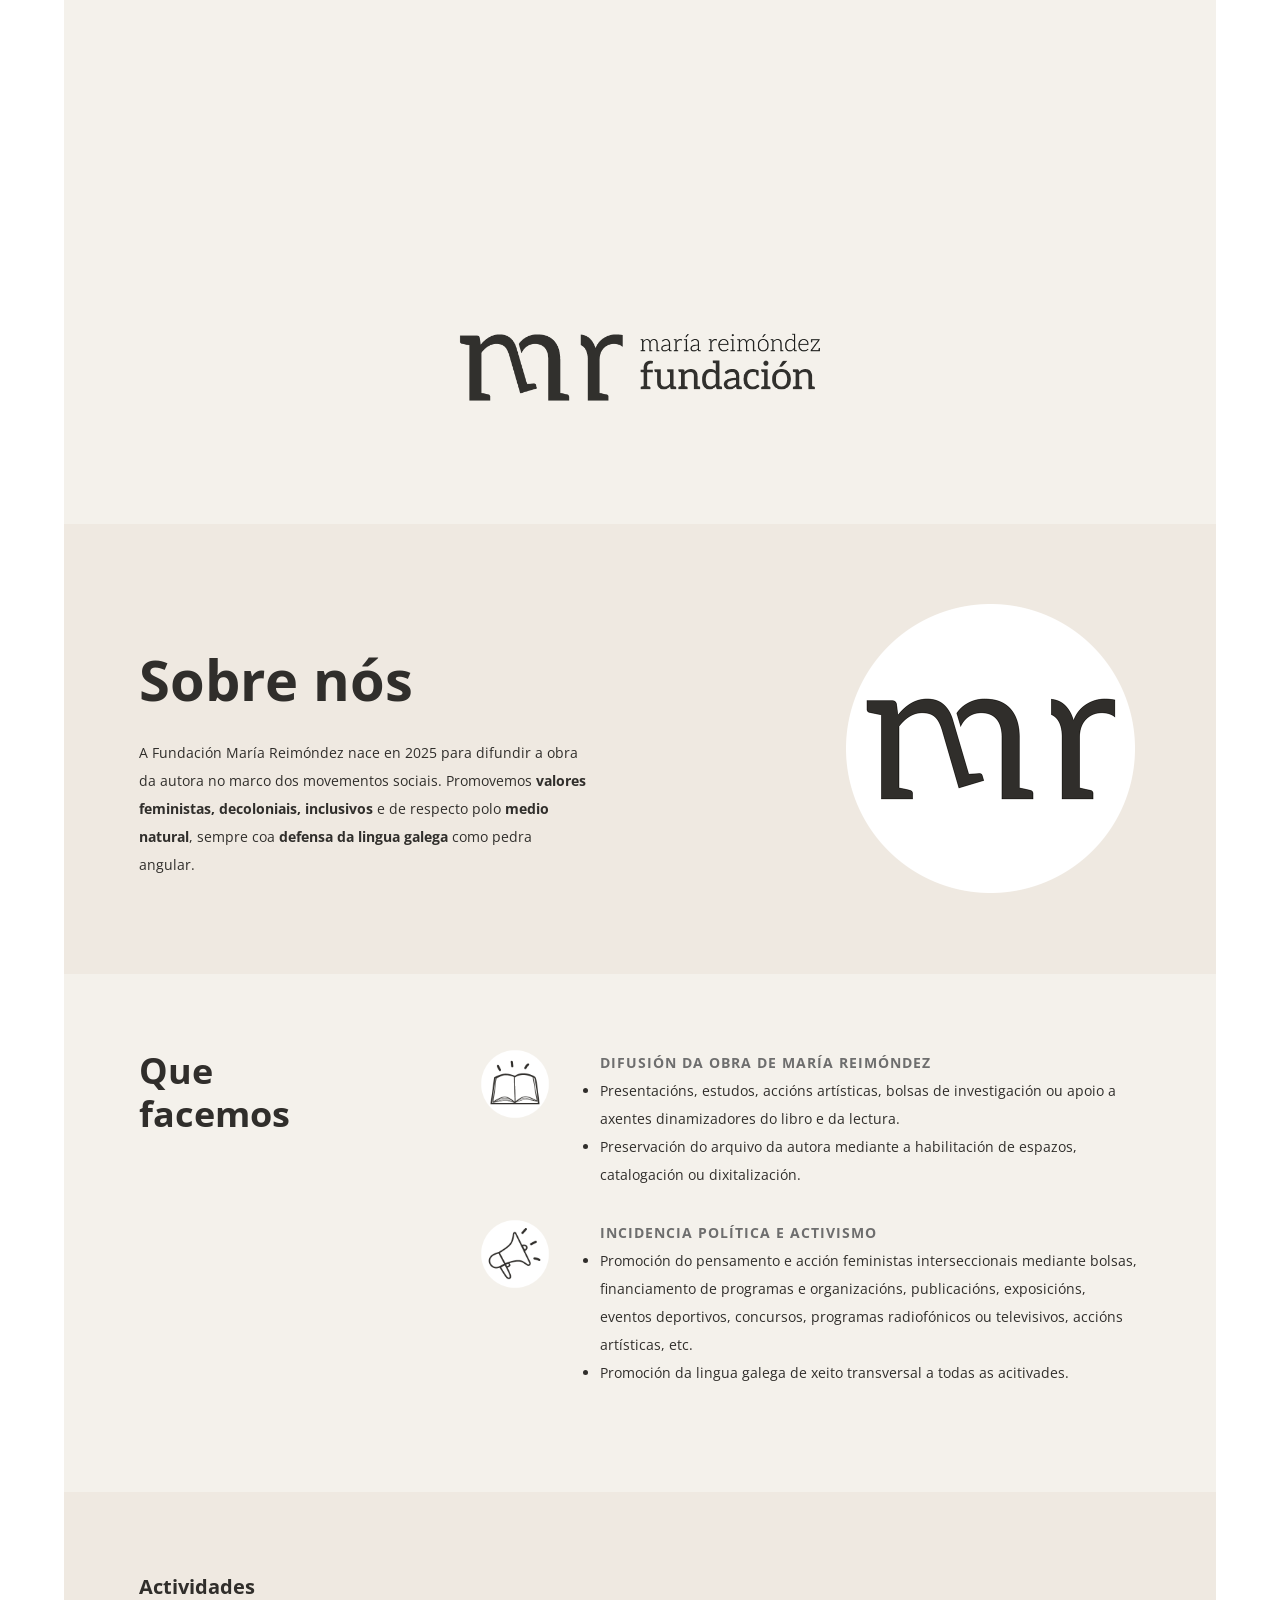
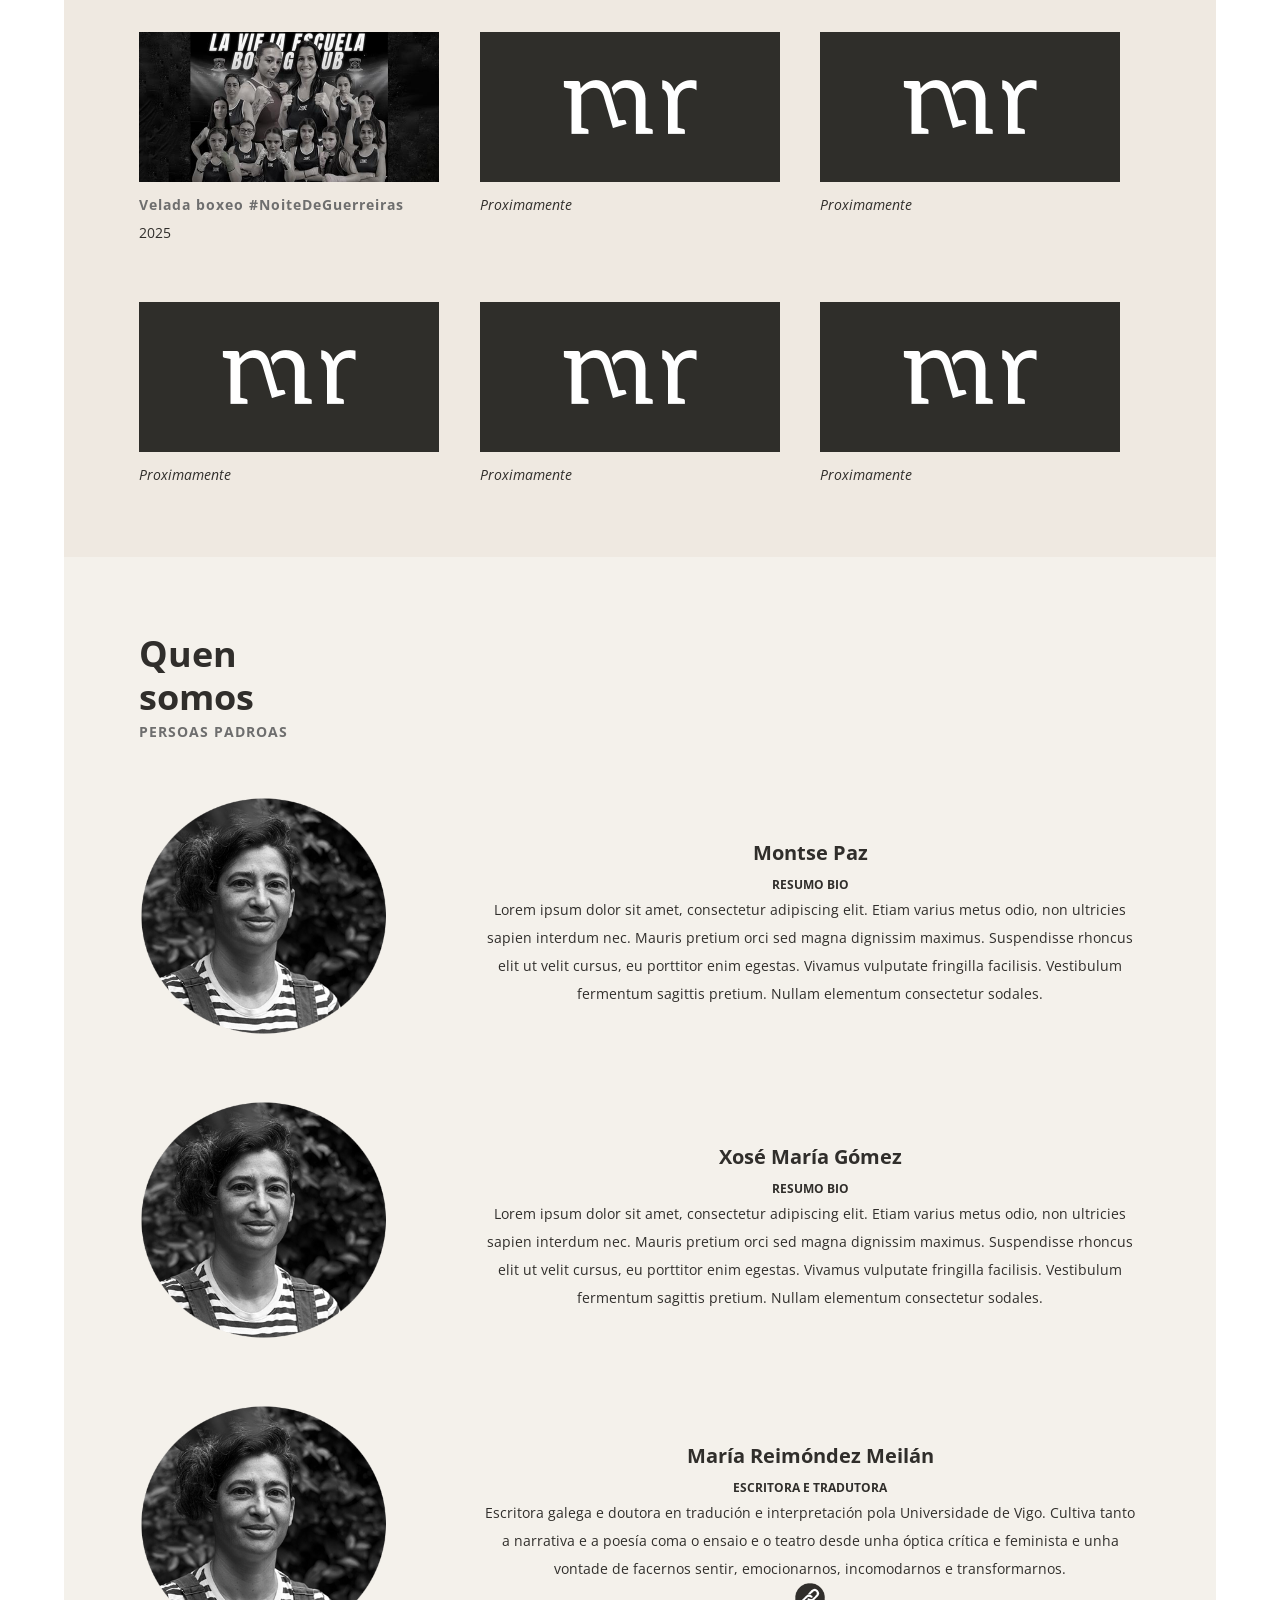
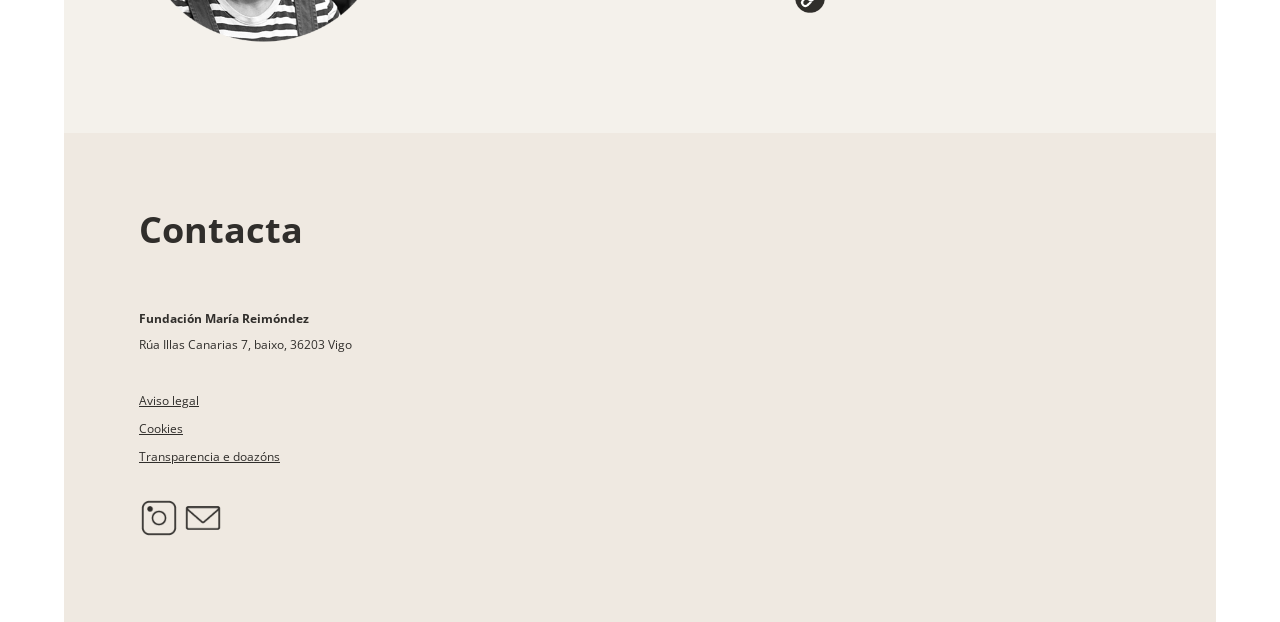
==== index.html @ c97ca11b "Fist commit" ====
<!DOCTYPE html>
<head>
    <meta charset="UTF-8">
    <meta name="viewport" content="width=device-width, initial-scale=1.0">
    <title>Fundación María Reimóndez</title>
    <link rel="stylesheet" href="estilos.css">

     <!--Favicon-->
     <link rel="icon" href="img/favicon.png">

      <!--Código obtido de Google Fonts para implementar a fonte OpenSans na web-->
      <link rel="preconnect" href="https://fonts.googleapis.com">
    <link rel="preconnect" href="https://fonts.gstatic.com" crossorigin>
<link href="https://fonts.googleapis.com/css2?family=Open+Sans:ital,wght@0,300..800;1,300..800&display=swap" rel="stylesheet">

</head>

<body>
    <header>
        <img src="img/FundacionMariaReimondez_Logo.png" alt="Fundación María Reimóndez" width="400px">
    </header>

    <!--Sobre nós-->
    <section class="about">
            <div class="aboutTXT"> 
            <h1>Sobre nós</h1>
            <p>A Fundación María Reimóndez nace en 2025 para difundir a obra da autora no marco dos movementos sociais. Promovemos <b>valores feministas, decoloniais, inclusivos</b> 
                e de respecto polo <b>medio natural</b>, sempre coa <b>defensa da lingua galega</b> como pedra angular.</p>
            </div>
                <img src="img/LogoMR.png" alt="Icona Fundación María Reimóndez" height="300px">
    </section>

    <!--Que facemos-->
       <section class="facemos">
            <div class="facemosESQ">
             <h2>Que</h2>
             <h2>facemos</h2>
            </div>

            <div class="facemosDTA">
                <div class="facemosBLOQUE">
                    <img src="img/Iconas_Libro.png" height="70px">
                    <div class="facemosTXT">
                        <h4>DIFUSIÓN DA OBRA DE MARÍA REIMÓNDEZ</h4>
                        <ul>
                            <li>Presentacións, estudos, accións artísticas, bolsas de investigación ou apoio a axentes dinamizadores do libro e da lectura.</li>
                            <li>Preservación do arquivo da autora mediante a habilitación de espazos, catalogación ou dixitalización.</li>
                        </ul>
                    </div>
                </div>

                    <div class="facemosBLOQUE">
                        <img src="img/Iconas_Megáfono.png" height="70px">
                        <div class="facemosTXT">
                            <h4>INCIDENCIA POLÍTICA E ACTIVISMO</h4>
                            <ul>
                                <li>Promoción do pensamento e acción feministas interseccionais mediante bolsas, financiamento de programas e organizacións, publicacións, exposicións, 
                                    eventos deportivos, concursos, programas radiofónicos ou televisivos, accións artísticas, etc.</li>
                                <li>Promoción da lingua galega de xeito transversal a todas as acitivades.</li>
                            </ul>
                        </div>
                    </div>
            </div>   
    </section>

    <!--Actividades-->
    <section class="actividades">
        <h3>Actividades</h3>
        <div class="gridActividades"> 
        
          <!--Actividade 1-->
          <div class="actividade1">
          <img src="img/Actividade_VeladaBoxeo.jpg" height="150px">
          <h4>Velada boxeo #NoiteDeGuerreiras</h4>
          <p>2025</p>
          </div>

          <!--Actividade 2-->
          <div class="actividade2">
          <img src="img/Actividades_Proximamente.jpg" height="150px">
          <p><i>Proximamente</i></p>
          <br>
          <p></p>
          </div>

            <!--Actividade 3-->
            <div class="actividade3">
          <img src="img/Actividades_Proximamente.jpg" height="150px">
           <p><i>Proximamente</i></p>
          <br>
          <p></p>
          </div>

            <!--Actividade 4-->
            <div class="actividade4">
          <img src="img/Actividades_Proximamente.jpg" height="150px">
           <p><i>Proximamente</i></p>
          <br>
          <p></p>
          </div>

            <!--Actividade 5-->
            <div class="actividade5">
          <img src="img/Actividades_Proximamente.jpg" height="150px">
           <p><i>Proximamente</i></p>
          <br>
          <p></p>
          </div>

            <!--Actividade 6-->
            <div class="actividade6">
          <img src="img/Actividades_Proximamente.jpg" height="150px">
           <p><i>Proximamente</i></p>
          <br>
          <p></p>
          </div>

    </div>
    </section>

    <!--Quen somos-->
    <section class="somos">
        <h2>Quen</h2>
        <h2>somos</h2>
        <h4>PERSOAS PADROAS</h4>

        
         <div class="persoas">
            <div class="somosESQ">
                <img src="img/MariaReimondez.png" height="250px">
            </div>
            
            <div class="somosDTA">
                <h3>Montse Paz</h3>
                <h5>RESUMO BIO</h5>
                <p>Lorem ipsum dolor sit amet, consectetur adipiscing elit. Etiam varius metus odio, non ultricies sapien interdum nec. 
                    Mauris pretium orci sed magna dignissim maximus. Suspendisse rhoncus elit ut velit cursus, eu porttitor enim egestas. 
                    Vivamus vulputate fringilla facilisis. Vestibulum fermentum sagittis pretium. Nullam elementum consectetur sodales. </p>
            </div>
         </div>

         <div class="persoas">
            <div class="somosESQ">
                <img src="img/MariaReimondez.png" height="250px">
            </div>
            
            <div class="somosDTA">
                <h3>Xosé María Gómez</h3>
                <h5>RESUMO BIO</h5>
                <p >Lorem ipsum dolor sit amet, consectetur adipiscing elit. Etiam varius metus odio, non ultricies sapien interdum nec. 
                    Mauris pretium orci sed magna dignissim maximus. Suspendisse rhoncus elit ut velit cursus, eu porttitor enim egestas. 
                    Vivamus vulputate fringilla facilisis. Vestibulum fermentum sagittis pretium. Nullam elementum consectetur sodales. </p>
            </div>
         </div>

         <div class="persoas">
            <div class="somosESQ">
                <img src="img/MariaReimondez.png" height="250px">
            </div>
            
            <div class="somosDTA">
                <h3>María Reimóndez Meilán</h3>
                <h5>ESCRITORA E TRADUTORA</h5>
                <p>Escritora galega e doutora en tradución e interpretación pola Universidade de Vigo. Cultiva tanto a narrativa e a poesía coma 
                    o ensaio e o teatro desde unha óptica crítica e feminista e unha vontade de facernos sentir, emocionarnos, incomodarnos e transformarnos.</p>
                    
                  <a href="https://mariareimondez.com/" target="_blank"><img src="img/Iconas_Link.png" height="30px"></a>
            </div> 
         </div>
         

    </section>

    <!--Pé de páxina-->
    <footer>
        <h2>Contacta</h2>
        <br>
        <br>
        <h5>Fundación María Reimóndez</h5>
        <p><small>Rúa Illas Canarias 7, baixo, 36203 Vigo</small></p>
         <br>
        <p><a href="avisolegal.html" target="_self">Aviso legal</a></p>
        <p><a href="cookies.html" target="_self">Cookies</a></p>
        <p><a href="transparencia.html" target="_self">Transparencia e doazóns</a></p>
        <br>

        <div class="RRSS">
            <a href="https://www.instagram.com/fundacionmariareimondez/" target="_blank"><img src="img/Iconas_IG.png" width="40px"></a>
            <a href="mailto:info@fundacionmariareimondez.gal"> <img src="img/Iconas_Email.png" width="40px"></a>  
        </div>
    </footer>

    

</body>
---- estilos.css ----
* {
    margin: 0;
    padding: 0;
    box-sizing: border-box;
}

/*Estilos para as ligazóns*/
a {
    outline: none;
    text-decoration: underline;
    color: #302e2b;
    font-size: 12px;
    
}

body {
    font-family: "Open Sans", sans-serif;
    color: #302e2b;
    font-size: 14px; 
    line-height: 2;
}



 /*Estilos texto*/
 h1 {
    font-size: 56px;
    line-height: 120px;
   
  }
  h2 {
    font-size: 36px;
    line-height: 1.2;
  }
  h3 {
    font-size: 20px;
    line-height: 2;
  }
  h4 {
    letter-spacing: 1px;
    color: #6e6e6e;
  }
  h5 {}
  h6 {}

  /*Estilos para o bloque da cabeceira*/
  header {
    padding-top: 300px;
    display: flex;
    justify-content: center;
    align-items: center;
    padding-bottom: 90px;
    width: 90%;
    max-width: 1200px;
    margin: 0 auto;
    background-color: #f4f1eb;
    
}

/*Estilos para Sobre nós*/
.about {
    padding: 75px;
    display: flex;  
    flex-direction: row;
    background-color: #efe9e1;
    justify-content: space-between;
    align-items: center;
    width: 90%;
    max-width: 1200px;
    margin: 0 auto;
}

.aboutTXT {
    width: 45%;
}


/*Estilos para Que facemos*/
.facemos {
    padding: 75px;
    display: flex;  
    flex-direction: row;
    background-color: #f4f1eb;
    justify-content: space-between;
    width: 90%;
   max-width: 1200px;
    margin: 0 auto;
}

.facemosESQ {
    width: 34%;
}

.facemosDTA {
    width: 66%;
    display: flex;
    flex-direction: column;
    justify-content: space-between; /*rEVISAR ISTO PARA QUE NOS SE EXPANDA TANTO*/
}

.facemosBLOQUE {
    display: flex;
    flex-direction: fow;
}

.facemosTXT {
     padding-left: 50px;
     padding-bottom: 30px;
}

/*Estilos para Actividades FACER UN GRID*/
.actividades {
    padding-left: 75px;
    padding-right: 75px;
    padding-top: 75px;
    padding-bottom: 30px;
    background-color:  #efe9e1;
    display: flex;  
    flex-direction: column;
    justify-content: space-between;
    width: 90%;
    max-width: 1200px;
    margin: 0 auto;
}

.actividade1 {
  grid-area: actividade1;
  padding-top: 25px;
}

.actividade2 {
  grid-area: actividade2;
  padding-top: 25px;
}

.actividade3 {
  grid-area: actividade3;
  padding-top: 25px;
}

.actividade4 {
  grid-area: actividade4;
   padding-top: 25px;
}

.actividade5 {
  grid-area: actividade5;
   padding-top: 25px;
}

.actividade6 {
  grid-area: actividade6;
   padding-top: 25px;
}
.gridActividades {
  display: grid;
  grid-gap: 20px;
  grid-template-columns: 1fr 1fr 1fr;
  grid-template-rows: 250px 250px;
  grid-template-areas: 
  "actividade1 actividade2 actividade3"
  "actividade4 actividade5 actividade6";
  height: 100%;
}

/*Estilos para Quen somos*/
.somos {
    padding: 75px;
    width: 90%;
    max-width: 1200px;
    margin: 0 auto;
    background-color: #f4f1eb;
}


.persoas {
  padding-top: 45px;
  display: flex;
  flex-direction: row;
  justify-content: space-between;
}

.somosESQ {
    width: 34%;
}

.somosDTA {
    width: 66%;
    display: flex;
    flex-direction: column;
    justify-content: center; 
    text-align: center;
}


/*Estilos para Pé de páxina*/
footer {
    padding: 75px;
    background-color:  #efe9e1;
    width: 90%;
   max-width: 1200px;
    margin: 0 auto;
}
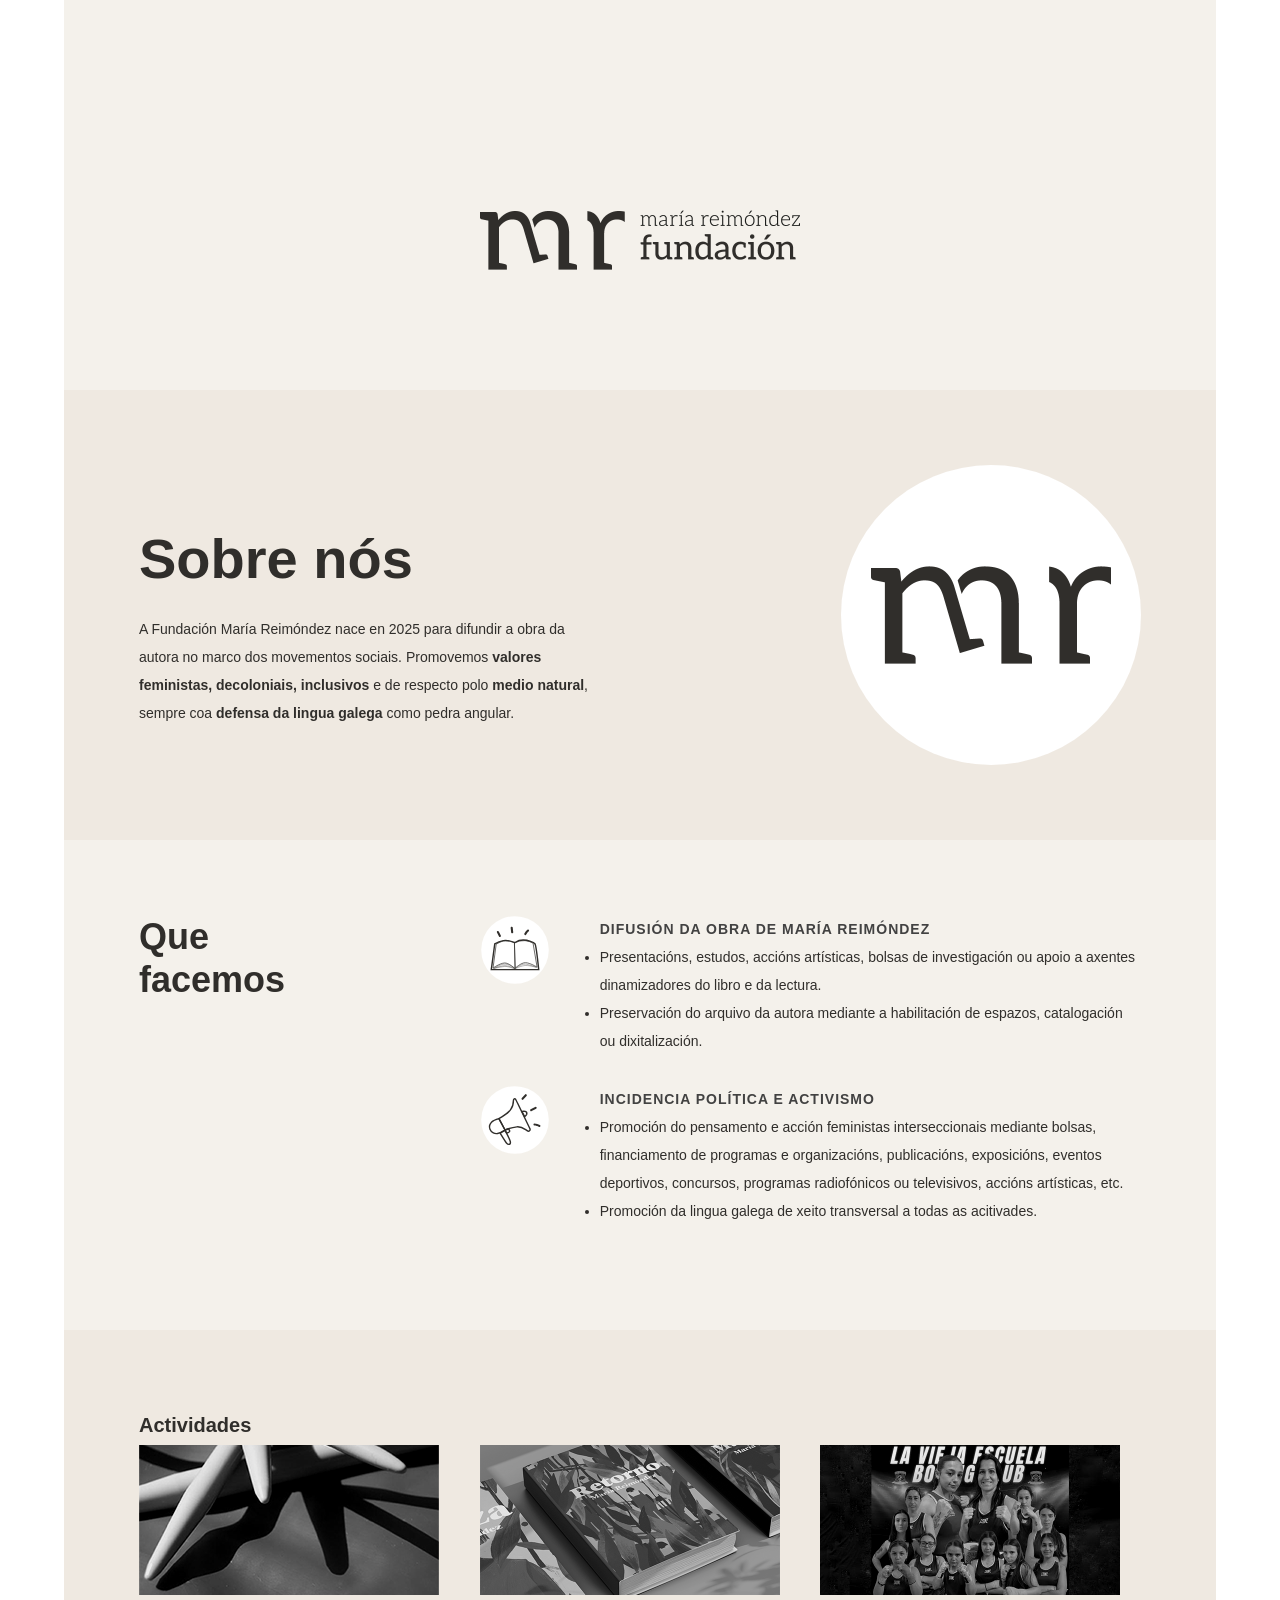
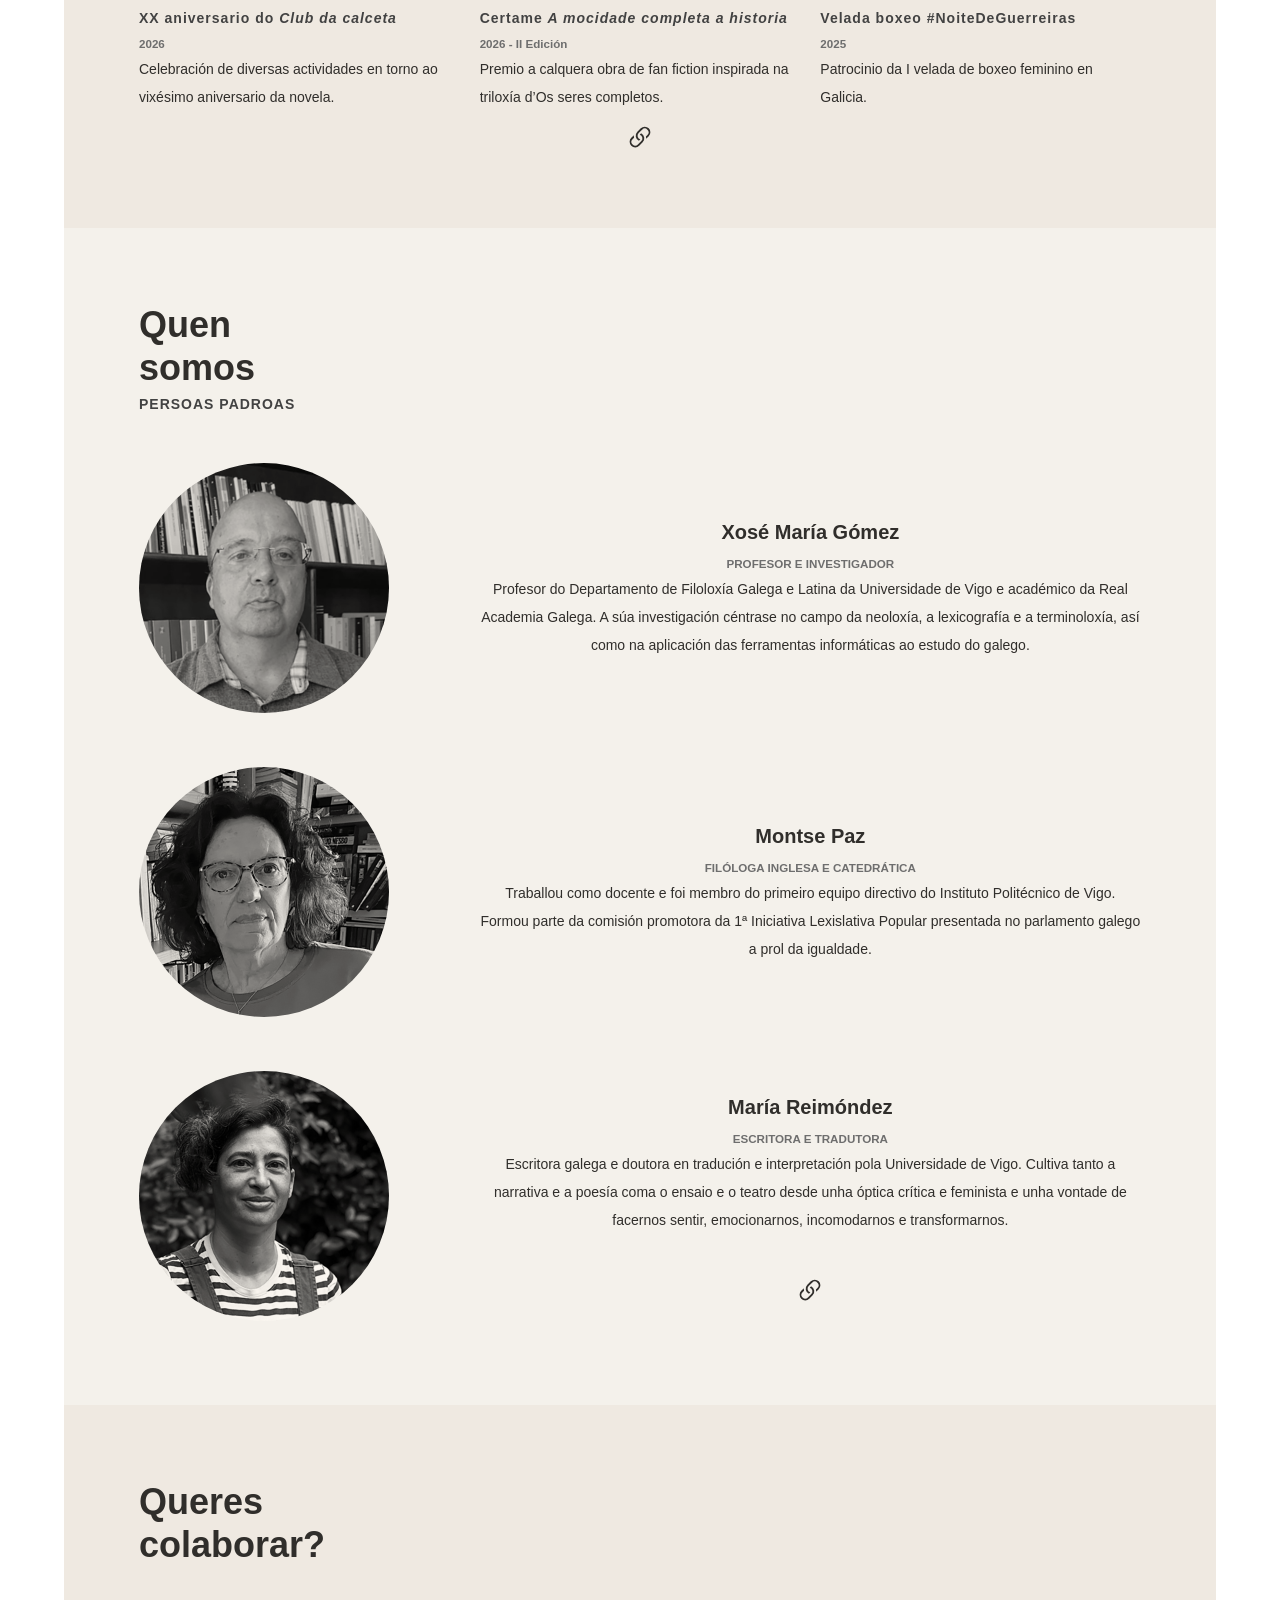
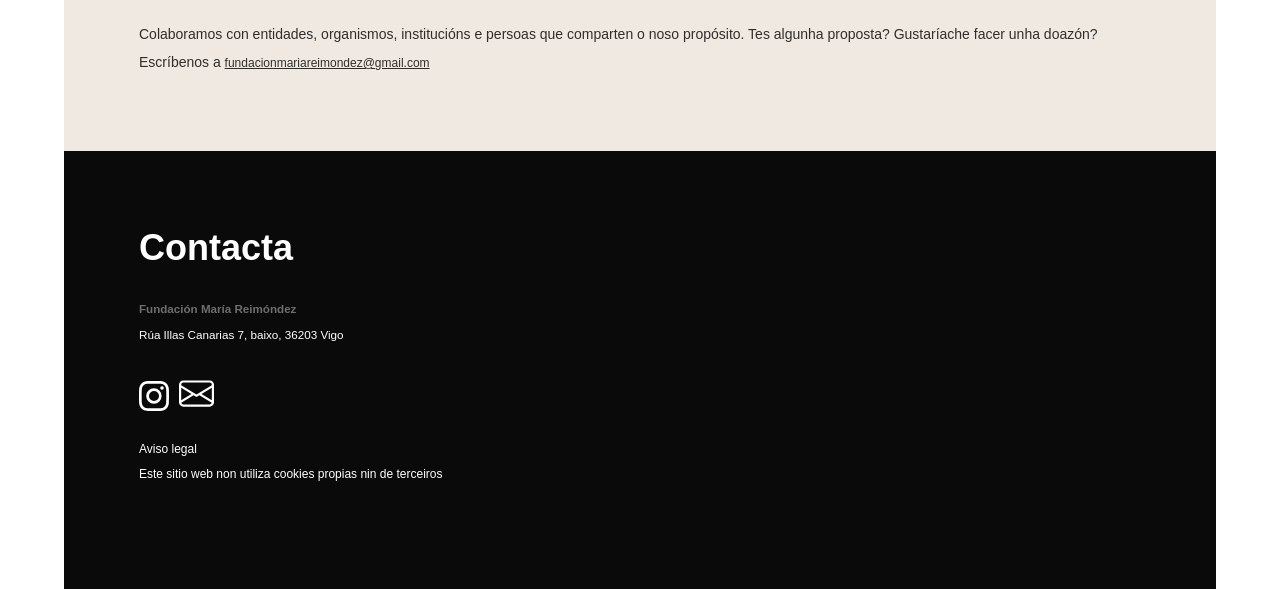
==== commit f48403e6: "Segunda versión landing" ====
--- a/index.html
+++ b/index.html
@@ -1,195 +1,386 @@
-<!DOCTYPE html>
+<!doctype html>
 <head>
-    <meta charset="UTF-8">
-    <meta name="viewport" content="width=device-width, initial-scale=1.0">
-    <title>Fundación María Reimóndez</title>
-    <link rel="stylesheet" href="estilos.css">
-
-     <!--Favicon-->
-     <link rel="icon" href="img/favicon.png">
-
-      <!--Código obtido de Google Fonts para implementar a fonte OpenSans na web-->
-      <link rel="preconnect" href="https://fonts.googleapis.com">
-    <link rel="preconnect" href="https://fonts.gstatic.com" crossorigin>
-<link href="https://fonts.googleapis.com/css2?family=Open+Sans:ital,wght@0,300..800;1,300..800&display=swap" rel="stylesheet">
+  <meta charset="UTF-8" />
+  <meta name="viewport" content="width=device-width, initial-scale=1.0" />
+  <title>Fundación María Reimóndez</title>
+  <link rel="stylesheet" href="estilos.css" />
+
+  <!--Favicon-->
+  <link rel="icon" href="img/favicon.png" />
+
 
 </head>
 
 <body>
-    <header>
-        <img src="img/FundacionMariaReimondez_Logo.png" alt="Fundación María Reimóndez" width="400px">
-    </header>
-
-    <!--Sobre nós-->
-    <section class="about">
-            <div class="aboutTXT"> 
-            <h1>Sobre nós</h1>
-            <p>A Fundación María Reimóndez nace en 2025 para difundir a obra da autora no marco dos movementos sociais. Promovemos <b>valores feministas, decoloniais, inclusivos</b> 
-                e de respecto polo <b>medio natural</b>, sempre coa <b>defensa da lingua galega</b> como pedra angular.</p>
-            </div>
-                <img src="img/LogoMR.png" alt="Icona Fundación María Reimóndez" height="300px">
-    </section>
-
-    <!--Que facemos-->
-       <section class="facemos">
-            <div class="facemosESQ">
-             <h2>Que</h2>
-             <h2>facemos</h2>
-            </div>
-
-            <div class="facemosDTA">
-                <div class="facemosBLOQUE">
-                    <img src="img/Iconas_Libro.png" height="70px">
-                    <div class="facemosTXT">
-                        <h4>DIFUSIÓN DA OBRA DE MARÍA REIMÓNDEZ</h4>
-                        <ul>
-                            <li>Presentacións, estudos, accións artísticas, bolsas de investigación ou apoio a axentes dinamizadores do libro e da lectura.</li>
-                            <li>Preservación do arquivo da autora mediante a habilitación de espazos, catalogación ou dixitalización.</li>
-                        </ul>
-                    </div>
-                </div>
-
-                    <div class="facemosBLOQUE">
-                        <img src="img/Iconas_Megáfono.png" height="70px">
-                        <div class="facemosTXT">
-                            <h4>INCIDENCIA POLÍTICA E ACTIVISMO</h4>
-                            <ul>
-                                <li>Promoción do pensamento e acción feministas interseccionais mediante bolsas, financiamento de programas e organizacións, publicacións, exposicións, 
-                                    eventos deportivos, concursos, programas radiofónicos ou televisivos, accións artísticas, etc.</li>
-                                <li>Promoción da lingua galega de xeito transversal a todas as acitivades.</li>
-                            </ul>
-                        </div>
-                    </div>
-            </div>   
-    </section>
-
-    <!--Actividades-->
-    <section class="actividades">
-        <h3>Actividades</h3>
-        <div class="gridActividades"> 
+  <header>
+    <img
+      src="img/logos/FundacionMariaReimondez_Logo_RGB_400.png"
+
+      srcset="img/logos/FundacionMariaReimondez_Logo_RGB_400.png 400w,
+     img/logos/FundacionMariaReimondez_Logo_RGB_800.png 800w" 
+      width="400"
+      height="120"
+      class="logo-cabeceira"
+      alt="Fundacion María Reimóndez"
+    />
+  </header>
+
+  <!--Sobre nós-->
+  <section class="about">
+    <div class="aboutTXT">
+      <h1>Sobre nós</h1>
+      <p>
+        A Fundación María Reimóndez nace en 2025 para difundir a obra da autora
+        no marco dos movementos sociais. Promovemos
+        <b>valores feministas, decoloniais, inclusivos</b> e de respecto polo
+        <b>medio natural</b>, sempre coa <b>defensa da lingua galega</b> como
+        pedra angular.
+      </p>
+    </div>
+
+    <img
+      src="img/logos/FundacionMariaReimondez_Mosca_RGB_300.png"
+      width="300"
+      height="300"
+
+      srcset="img/logos/FundacionMariaReimondez_Mosca_RGB_300.png 300w,
+      img/logos/FundacionMariaReimondez_Mosca_RGB_600.png 600w" 
+      class="logo-about"
+      alt="Fundacion María Reimóndez"
+    />
+  </section>
+
+  <!--Que facemos-->
+  <section class="facemos">
+    <div class="facemosESQ">
+      <h2>Que</h2>
+      <h2>facemos</h2>
+    </div>
+
+    <div class="facemosDTA">
+      <div class="facemosBLOQUE">
+        <img src="img/icons/icona_libro.svg" width="70" height="70" />
+
+        <div class="facemosTXT">
+          <h4>DIFUSIÓN DA OBRA DE MARÍA REIMÓNDEZ</h4>
+          <ul>
+            <li>
+              Presentacións, estudos, accións artísticas, bolsas de
+              investigación ou apoio a axentes dinamizadores do libro e da
+              lectura.
+            </li>
+            <li>
+              Preservación do arquivo da autora mediante a habilitación de
+              espazos, catalogación ou dixitalización.
+            </li>
+          </ul>
+        </div>
+      </div>
+
+      <div class="facemosBLOQUE">
+        <img src="img/icons/icona_megafono.svg" width="70" height="70" />
+        <div class="facemosTXT">
+          <h4>INCIDENCIA POLÍTICA E ACTIVISMO</h4>
+          <ul>
+            <li>
+              Promoción do pensamento e acción feministas interseccionais
+              mediante bolsas, financiamento de programas e organizacións,
+              publicacións, exposicións, eventos deportivos, concursos,
+              programas radiofónicos ou televisivos, accións artísticas, etc.
+            </li>
+            <li>
+              Promoción da lingua galega de xeito transversal a todas as
+              acitivades.
+            </li>
+          </ul>
+        </div>
+      </div>
+    </div>
+  </section>
+
+  <!--Actividades-->
+  <section class="actividades">
+    <h3>Actividades</h3>
+
+    <div class="gridActividades">
+      <!--Actividade 1-->
+      <div class="actividade1">
+        <img
+          src="img/actividades/Actividades_OCDC_FotografíaMaría XesúsFariñaBusto_300.png"
+          width="300"
+          height="150"
+          srcset="
+          img/actividades/Actividades_OCDC_FotografíaMaría XesúsFariñaBusto_300.png 300w,
+          img/actividades/Actividades_OCDC_FotografíaMaría XesúsFariñaBusto_600.png 600w,
+          img/actividades/Actividades_OCDC_FotografíaMaría XesúsFariñaBusto_900.png 900w
+          "
+
+                       sizes="
+    (max-width: 600px) 100vw,
+    (max-width: 900px) 50vw,
+    400px 
+  "
+      
+          class="foto-actividade"
+          alt="Fotografía de María Xesús Fariña Busto para a portada de O club da calceta"
+        />
+
+        <h4>XX aniversario do <i>Club da calceta</i></h4>
+        <h5>2026</h5>
+        <p>
+          Celebración de diversas actividades en torno ao vixésimo aniversario
+          da novela.
+        </p>
+      </div>
+
+      <!--1200px / 3 columnas = 400px reales valor do sizes-->
+      <!--Actividade 2-->
+      <div class="actividade2">
+        <img
+          src="img/actividades/Actividade_OsSeresCompletos_300.jpg"
+          width="300"
+          height="150"
+          srcset="
+          img/actividades/Actividade_OsSeresCompletos_300.jpg 300w,
+            img/actividades/Actividade_OsSeresCompletos_600.jpg 600w,
+            img/acitivades/Actividade_OsSeresCompletos_900.jpg  900w
+          "
+    
+                             sizes="
+    (max-width: 600px) 100vw,
+    (max-width: 900px) 50vw,
+    400px 
+  "
+          
+          class="foto-actividade"
+          alt="Portada do libro Retorno"
+        />
+        <h4>Certame <i>A mocidade completa a historia</i></h4>
+        <h5>2026 - II Edición</h5>
+        <p>
+          Premio a calquera obra de fan fiction inspirada na triloxía d’Os seres
+          completos.
+        </p>
+        <a style="display: flex; justify-content: center; margin-top: 1em;"
+          href="https://www.instagram.com/os_seres_completos/ "
+          target="_blank"
+          title="Ir ao Instagram da triloxía"
+          ><svg
+            xmlns="http://www.w3.org/2000/svg"
+            width="30"
+            height="30"
+            fill="currentColor"
+            class="bi bi-link-45deg"
+            viewBox="0 0 16 16"
+          >
+            <path
+              d="M4.715 6.542 3.343 7.914a3 3 0 1 0 4.243 4.243l1.828-1.829A3 3 0 0 0 8.586 5.5L8 6.086a1 1 0 0 0-.154.199 2 2 0 0 1 .861 3.337L6.88 11.45a2 2 0 1 1-2.83-2.83l.793-.792a4 4 0 0 1-.128-1.287z"
+            />
+            <path
+              d="M6.586 4.672A3 3 0 0 0 7.414 9.5l.775-.776a2 2 0 0 1-.896-3.346L9.12 3.55a2 2 0 1 1 2.83 2.83l-.793.792c.112.42.155.855.128 1.287l1.372-1.372a3 3 0 1 0-4.243-4.243z"
+            /></svg
+        ></a>
+      </div>
+
+      <!--Actividade 3-->
+      <div class="actividade3">
+        <img
+          src="img/actividades/Actividade_VeladaBoxeo_300.jpg"
+
+          width="300"
+          height="150"
+          srcset="
+          img/actividades/Actividade_VeladaBoxeo_300.jpg 300w,
+            img/actividades/Actividade_VeladaBoxeo_600.jpg 600w,
+            img/actividades/Actividade_VeladaBoxeo_900.jpg 900w
+          "
+
+                       sizes="
+    (max-width: 600px) 100vw,
+    (max-width: 900px) 50vw,
+    400px 
+  "
+          class="foto-actividade"
+          alt="Portada do libro Retorno"
+        />
+        <h4>Velada boxeo #NoiteDeGuerreiras</h4>
+        <h5>2025</h5>
+        <p>Patrocinio da I velada de boxeo feminino en Galicia.</p>
+      </div>
+
+      <!--Actividade 4-->
+      <!--
+      <div class="actividade4">
+        <img src="img/Actividades_Proximamente.jpg" height="150px" />
+        <p><i>Proximamente</i></p>
+        <br />
+        <p></p>
+      </div>
+    --></div>
+  </section>
+
+  <!--Quen somos-->
+  <section class="somos">
+    <h2>Quen</h2>
+    <h2>somos</h2>
+    <h4>PERSOAS PADROAS</h4>
+
+    <div class="persoas">
+      <div class="somosESQ">
+        <img src="img/XoseMGomez_250.jpg" 
+        srcset="img/XoseMGomez_250.jpg 250w,
+        img/XoseMGomez_500.jpg 500w"
+        height="250"
+        width="250"
+        class="persoa-padroa" 
+        alt="Xosé María Gómez"/>
+      </div>
+
+      <div class="somosDTA">
+        <h3>Xosé María Gómez</h3>
+        <h5>PROFESOR E INVESTIGADOR</h5>
+        <p>
+          Profesor do Departamento de Filoloxía Galega e Latina da Universidade
+          de Vigo e académico da Real Academia Galega. A súa investigación
+          céntrase no campo da neoloxía, a lexicografía e a terminoloxía, así
+          como na aplicación das ferramentas informáticas ao estudo do galego.
+        </p>
+      </div>
+    </div>
+
+    <div class="persoas">
+      <div class="somosESQ">
+        <img src="img/MontsePaz_250.jpg"
+        srcset="img/MontsePaz_250.jpg 250w,
+       img/MontsePaz_500.jpg 500w" 
+        height="250"
+        width="250"
+       class="persoa-padroa"
+       alt="Montse Paz" />
+      </div>
+
+      <div class="somosDTA">
+        <h3>Montse Paz</h3>
+        <h5>FILÓLOGA INGLESA E CATEDRÁTICA</h5>
+        <p>
+          Traballou como docente e foi membro do primeiro equipo directivo do
+          Instituto Politécnico de Vigo. Formou parte da comisión promotora da
+          1ª Iniciativa Lexislativa Popular presentada no parlamento galego a
+          prol da igualdade.
+        </p>
+      </div>
+    </div>
+
+    <div class="persoas">
+      <div class="somosESQ">
+        <img src="img/MariaReimondez_250.jpg" 
+        srcset="img/MariaReimondez_250.jpg 250w,
+        img/MariaReimondez_500.jpg 500w"
+
+         height="250"
+        width="250"
         
-          <!--Actividade 1-->
-          <div class="actividade1">
-          <img src="img/Actividade_VeladaBoxeo.jpg" height="150px">
-          <h4>Velada boxeo #NoiteDeGuerreiras</h4>
-          <p>2025</p>
-          </div>
-
-          <!--Actividade 2-->
-          <div class="actividade2">
-          <img src="img/Actividades_Proximamente.jpg" height="150px">
-          <p><i>Proximamente</i></p>
-          <br>
-          <p></p>
-          </div>
-
-            <!--Actividade 3-->
-            <div class="actividade3">
-          <img src="img/Actividades_Proximamente.jpg" height="150px">
-           <p><i>Proximamente</i></p>
-          <br>
-          <p></p>
-          </div>
-
-            <!--Actividade 4-->
-            <div class="actividade4">
-          <img src="img/Actividades_Proximamente.jpg" height="150px">
-           <p><i>Proximamente</i></p>
-          <br>
-          <p></p>
-          </div>
-
-            <!--Actividade 5-->
-            <div class="actividade5">
-          <img src="img/Actividades_Proximamente.jpg" height="150px">
-           <p><i>Proximamente</i></p>
-          <br>
-          <p></p>
-          </div>
-
-            <!--Actividade 6-->
-            <div class="actividade6">
-          <img src="img/Actividades_Proximamente.jpg" height="150px">
-           <p><i>Proximamente</i></p>
-          <br>
-          <p></p>
-          </div>
-
-    </div>
-    </section>
-
-    <!--Quen somos-->
-    <section class="somos">
-        <h2>Quen</h2>
-        <h2>somos</h2>
-        <h4>PERSOAS PADROAS</h4>
-
-        
-         <div class="persoas">
-            <div class="somosESQ">
-                <img src="img/MariaReimondez.png" height="250px">
-            </div>
-            
-            <div class="somosDTA">
-                <h3>Montse Paz</h3>
-                <h5>RESUMO BIO</h5>
-                <p>Lorem ipsum dolor sit amet, consectetur adipiscing elit. Etiam varius metus odio, non ultricies sapien interdum nec. 
-                    Mauris pretium orci sed magna dignissim maximus. Suspendisse rhoncus elit ut velit cursus, eu porttitor enim egestas. 
-                    Vivamus vulputate fringilla facilisis. Vestibulum fermentum sagittis pretium. Nullam elementum consectetur sodales. </p>
-            </div>
-         </div>
-
-         <div class="persoas">
-            <div class="somosESQ">
-                <img src="img/MariaReimondez.png" height="250px">
-            </div>
-            
-            <div class="somosDTA">
-                <h3>Xosé María Gómez</h3>
-                <h5>RESUMO BIO</h5>
-                <p >Lorem ipsum dolor sit amet, consectetur adipiscing elit. Etiam varius metus odio, non ultricies sapien interdum nec. 
-                    Mauris pretium orci sed magna dignissim maximus. Suspendisse rhoncus elit ut velit cursus, eu porttitor enim egestas. 
-                    Vivamus vulputate fringilla facilisis. Vestibulum fermentum sagittis pretium. Nullam elementum consectetur sodales. </p>
-            </div>
-         </div>
-
-         <div class="persoas">
-            <div class="somosESQ">
-                <img src="img/MariaReimondez.png" height="250px">
-            </div>
-            
-            <div class="somosDTA">
-                <h3>María Reimóndez Meilán</h3>
-                <h5>ESCRITORA E TRADUTORA</h5>
-                <p>Escritora galega e doutora en tradución e interpretación pola Universidade de Vigo. Cultiva tanto a narrativa e a poesía coma 
-                    o ensaio e o teatro desde unha óptica crítica e feminista e unha vontade de facernos sentir, emocionarnos, incomodarnos e transformarnos.</p>
-                    
-                  <a href="https://mariareimondez.com/" target="_blank"><img src="img/Iconas_Link.png" height="30px"></a>
-            </div> 
-         </div>
-         
-
-    </section>
-
-    <!--Pé de páxina-->
-    <footer>
-        <h2>Contacta</h2>
-        <br>
-        <br>
-        <h5>Fundación María Reimóndez</h5>
-        <p><small>Rúa Illas Canarias 7, baixo, 36203 Vigo</small></p>
-         <br>
-        <p><a href="avisolegal.html" target="_self">Aviso legal</a></p>
-        <p><a href="cookies.html" target="_self">Cookies</a></p>
-        <p><a href="transparencia.html" target="_self">Transparencia e doazóns</a></p>
-        <br>
-
-        <div class="RRSS">
-            <a href="https://www.instagram.com/fundacionmariareimondez/" target="_blank"><img src="img/Iconas_IG.png" width="40px"></a>
-            <a href="mailto:info@fundacionmariareimondez.gal"> <img src="img/Iconas_Email.png" width="40px"></a>  
-        </div>
-    </footer>
-
-    
-
-</body>+        class="persoa-padroa"
+        alt="María Reimóndez" />
+      </div>
+
+      <div class="somosDTA">
+        <h3>María Reimóndez</h3>
+        <h5>ESCRITORA E TRADUTORA</h5>
+        <p>
+          Escritora galega e doutora en tradución e interpretación pola
+          Universidade de Vigo. Cultiva tanto a narrativa e a poesía coma o
+          ensaio e o teatro desde unha óptica crítica e feminista e unha vontade
+          de facernos sentir, emocionarnos, incomodarnos e transformarnos.
+        </p>
+        <br />
+
+        <a
+          href="https://mariareimondez.com/"
+          target="_blank"
+          title="Ir á páxina web de María Reimóndez"
+          ><svg
+            xmlns="http://www.w3.org/2000/svg"
+            width="30"
+            height="30"
+            fill="currentColor"
+            class="bi bi-link-45deg"
+            viewBox="0 0 16 16"
+          >
+            <path
+              d="M4.715 6.542 3.343 7.914a3 3 0 1 0 4.243 4.243l1.828-1.829A3 3 0 0 0 8.586 5.5L8 6.086a1 1 0 0 0-.154.199 2 2 0 0 1 .861 3.337L6.88 11.45a2 2 0 1 1-2.83-2.83l.793-.792a4 4 0 0 1-.128-1.287z"
+            />
+            <path
+              d="M6.586 4.672A3 3 0 0 0 7.414 9.5l.775-.776a2 2 0 0 1-.896-3.346L9.12 3.55a2 2 0 1 1 2.83 2.83l-.793.792c.112.42.155.855.128 1.287l1.372-1.372a3 3 0 1 0-4.243-4.243z"
+            /></svg
+        ></a>
+      </div>
+    </div>
+  </section>
+
+  <!--Colabora-->
+  <section class="colabora">
+    <h2>Queres</h2>
+    <h2>colaborar?</h2>
+    <h2  class="titulos-aviso-legal "></h2>
+
+    <p>
+      Colaboramos con entidades, organismos, institucións e persoas que
+      comparten o noso propósito. Tes algunha proposta? Gustaríache facer
+      unha doazón? Escríbenos a
+      <a href="mailto:fundacionmariareimondez@gmail.com"
+        >fundacionmariareimondez@gmail.com</a
+      >
+    </p>
+  
+   
+  </section>
+
+  <!--Pé de páxina-->
+  <footer>
+    <h2>Contacta</h2>
+    <br />
+    <h5>Fundación María Reimóndez</h5>
+    <p><small>Rúa Illas Canarias 7, baixo, 36203 Vigo</small></p>
+
+    <br />
+
+    <div class="RRSS">
+      <a
+        href="https://www.instagram.com/fundacionmariareimondez/"
+        target="_blank"
+        title="Ir ao Instagram da Fundación"
+      >
+        <svg
+          xmlns="http://www.w3.org/2000/svg"
+          width="30"
+          height="30"
+          fill="white"
+          class="bi bi-instagram"
+          viewBox="0 0 16 16"
+        >
+          <path
+            d="M8 0C5.829 0 5.556.01 4.703.048 3.85.088 3.269.222 2.76.42a3.9 3.9 0 0 0-1.417.923A3.9 3.9 0 0 0 .42 2.76C.222 3.268.087 3.85.048 4.7.01 5.555 0 5.827 0 8.001c0 2.172.01 2.444.048 3.297.04.852.174 1.433.372 1.942.205.526.478.972.923 1.417.444.445.89.719 1.416.923.51.198 1.09.333 1.942.372C5.555 15.99 5.827 16 8 16s2.444-.01 3.298-.048c.851-.04 1.434-.174 1.943-.372a3.9 3.9 0 0 0 1.416-.923c.445-.445.718-.891.923-1.417.197-.509.332-1.09.372-1.942C15.99 10.445 16 10.173 16 8s-.01-2.445-.048-3.299c-.04-.851-.175-1.433-.372-1.941a3.9 3.9 0 0 0-.923-1.417A3.9 3.9 0 0 0 13.24.42c-.51-.198-1.092-.333-1.943-.372C10.443.01 10.172 0 7.998 0zm-.717 1.442h.718c2.136 0 2.389.007 3.232.046.78.035 1.204.166 1.486.275.373.145.64.319.92.599s.453.546.598.92c.11.281.24.705.275 1.485.039.843.047 1.096.047 3.231s-.008 2.389-.047 3.232c-.035.78-.166 1.203-.275 1.485a2.5 2.5 0 0 1-.599.919c-.28.28-.546.453-.92.598-.28.11-.704.24-1.485.276-.843.038-1.096.047-3.232.047s-2.39-.009-3.233-.047c-.78-.036-1.203-.166-1.485-.276a2.5 2.5 0 0 1-.92-.598 2.5 2.5 0 0 1-.6-.92c-.109-.281-.24-.705-.275-1.485-.038-.843-.046-1.096-.046-3.233s.008-2.388.046-3.231c.036-.78.166-1.204.276-1.486.145-.373.319-.64.599-.92s.546-.453.92-.598c.282-.11.705-.24 1.485-.276.738-.034 1.024-.044 2.515-.045zm4.988 1.328a.96.96 0 1 0 0 1.92.96.96 0 0 0 0-1.92m-4.27 1.122a4.109 4.109 0 1 0 0 8.217 4.109 4.109 0 0 0 0-8.217m0 1.441a2.667 2.667 0 1 1 0 5.334 2.667 2.667 0 0 1 0-5.334"
+          /></svg
+      ></a>
+      <a href="mailto:fundacionmariareimondez@gmail.com" title="Enviar email">
+        <svg
+          xmlns="http://www.w3.org/2000/svg"
+          width="35"
+          height="35"
+          fill="white"
+          class="bi bi-envelope"
+          viewBox="0 0 16 16"
+        >
+          <path
+            d="M0 4a2 2 0 0 1 2-2h12a2 2 0 0 1 2 2v8a2 2 0 0 1-2 2H2a2 2 0 0 1-2-2zm2-1a1 1 0 0 0-1 1v.217l7 4.2 7-4.2V4a1 1 0 0 0-1-1zm13 2.383-4.708 2.825L15 11.105zm-.034 6.876-5.64-3.471L8 9.583l-1.326-.795-5.64 3.47A1 1 0 0 0 2 13h12a1 1 0 0 0 .966-.741M1 11.105l4.708-2.897L1 5.383z"
+          /></svg
+      ></a>
+    </div>
+    <p class="titulos-aviso-legal "></p>
+    <p><a href="avisolegal.html" target="_self" style="color: white; text-decoration: none;">Aviso legal</a></p>
+    <p style="font-size: 12px;"> Este sitio web non utiliza cookies propias nin de terceiros </p>
+    <br />
+  </footer>
+</body>
+</html>
--- a/estilos.css
+++ b/estilos.css
@@ -1,177 +1,187 @@
 * {
-    margin: 0;
-    padding: 0;
-    box-sizing: border-box;
+  margin: 0;
+  padding: 0;
+  box-sizing: border-box;
+}
+
+@font-face {
+  font-family: "Open Sans";
+  src: url("fonts/OpenSans-Regular.woff2") format("woff2");
+  font-weight: 400;
+  font-style: normal;
 }
 
 /*Estilos para as ligazóns*/
 a {
-    outline: none;
-    text-decoration: underline;
-    color: #302e2b;
-    font-size: 12px;
-    
+  outline: none;
+  text-decoration: underline;
+  color: #302e2b;
+  font-size: 12px;
 }
 
 body {
-    font-family: "Open Sans", sans-serif;
-    color: #302e2b;
-    font-size: 14px; 
-    line-height: 2;
-}
-
-
-
- /*Estilos texto*/
- h1 {
-    font-size: 56px;
-    line-height: 120px;
-   
-  }
-  h2 {
-    font-size: 36px;
-    line-height: 1.2;
-  }
-  h3 {
-    font-size: 20px;
-    line-height: 2;
-  }
-  h4 {
-    letter-spacing: 1px;
-    color: #6e6e6e;
-  }
-  h5 {}
-  h6 {}
-
-  /*Estilos para o bloque da cabeceira*/
-  header {
-    padding-top: 300px;
-    display: flex;
-    justify-content: center;
-    align-items: center;
-    padding-bottom: 90px;
-    width: 90%;
-    max-width: 1200px;
-    margin: 0 auto;
-    background-color: #f4f1eb;
-    
+  font-family: "Open Sans", sans-serif;
+  color: #302e2b;
+  font-size: 14px;
+  line-height: 2;
+}
+
+/*Estilos texto*/
+h1 {
+  font-size: clamp(32px, 6vw, 56px); /*56px*/
+  line-height: 2;
+}
+h2 {
+  font-size: clamp(24px, 5vw, 36px); /*36px*/
+  line-height: 1.2;
+}
+
+.titulos-aviso-legal {
+  margin-top: 1em;
+  margin-bottom: 0.5em;
+}
+
+h3 {
+  font-size: clamp(16px, 4vw, 20px); /*20px*/
+  line-height: 2;
+}
+
+h4 {
+  letter-spacing: 1px;
+  color: #424242;
+}
+
+h5 {
+  color: #6e6e6e;
+}
+
+/*Estilos para o bloque da cabeceira*/
+header {
+  padding: clamp(80px, 20vh, 200px) 0;
+  display: flex;
+  justify-content: center;
+  align-items: center;
+  padding-bottom: 90px;
+  width: 90%;
+  max-width: 1200px;
+  margin: 0 auto;
+  background-color: #f4f1eb;
+}
+
+.logo-cabeceira {
+  width: 100%;
+  height: auto;
+  max-width: 400px;
 }
 
 /*Estilos para Sobre nós*/
 .about {
-    padding: 75px;
-    display: flex;  
-    flex-direction: row;
-    background-color: #efe9e1;
-    justify-content: space-between;
-    align-items: center;
-    width: 90%;
-    max-width: 1200px;
-    margin: 0 auto;
+  padding: clamp(30px, 6vw, 75px);
+  display: flex;
+  flex-direction: row;
+  background-color: #efe9e1;
+  justify-content: space-between;
+  align-items: center;
+  width: 90%;
+  max-width: 1200px;
+  margin: 0 auto;
 }
 
 .aboutTXT {
-    width: 45%;
-}
-
+  width: 45%;
+}
+
+.logo-about {
+  background-color: white;
+  border-radius: 50%;
+  width: 100%;
+  height: auto;
+  max-width: 300px;
+}
 
 /*Estilos para Que facemos*/
 .facemos {
-    padding: 75px;
-    display: flex;  
-    flex-direction: row;
-    background-color: #f4f1eb;
-    justify-content: space-between;
-    width: 90%;
-   max-width: 1200px;
-    margin: 0 auto;
+  padding: clamp(30px, 6vw, 75px);
+  display: flex;
+  flex-direction: row;
+  background-color: #f4f1eb;
+  justify-content: space-between;
+  width: 90%;
+  max-width: 1200px;
+  margin: 0 auto;
 }
 
 .facemosESQ {
-    width: 34%;
+  width: 34%;
 }
 
 .facemosDTA {
-    width: 66%;
-    display: flex;
-    flex-direction: column;
-    justify-content: space-between; /*rEVISAR ISTO PARA QUE NOS SE EXPANDA TANTO*/
+  width: 66%;
+  display: flex;
+  flex-direction: column;
+  justify-content: space-between; /*rEVISAR ISTO PARA QUE NOS SE EXPANDA TANTO*/
 }
 
 .facemosBLOQUE {
-    display: flex;
-    flex-direction: fow;
+  display: flex;
+  flex-direction: row;
 }
 
 .facemosTXT {
-     padding-left: 50px;
-     padding-bottom: 30px;
-}
-
-/*Estilos para Actividades FACER UN GRID*/
+  padding-left: 50px;
+  padding-bottom: 30px;
+}
+
+/*Estilos para Actividades*/
 .actividades {
-    padding-left: 75px;
-    padding-right: 75px;
-    padding-top: 75px;
-    padding-bottom: 30px;
-    background-color:  #efe9e1;
-    display: flex;  
-    flex-direction: column;
-    justify-content: space-between;
-    width: 90%;
-    max-width: 1200px;
-    margin: 0 auto;
-}
-
-.actividade1 {
-  grid-area: actividade1;
-  padding-top: 25px;
-}
-
-.actividade2 {
-  grid-area: actividade2;
-  padding-top: 25px;
-}
-
-.actividade3 {
-  grid-area: actividade3;
-  padding-top: 25px;
-}
-
-.actividade4 {
-  grid-area: actividade4;
-   padding-top: 25px;
-}
-
-.actividade5 {
-  grid-area: actividade5;
-   padding-top: 25px;
-}
-
-.actividade6 {
-  grid-area: actividade6;
-   padding-top: 25px;
-}
+  padding: clamp(30px, 6vw, 75px);
+  background-color: #efe9e1;
+  display: flex;
+  flex-direction: column;
+  justify-content: space-between;
+  width: 90%;
+  max-width: 1200px;
+  margin: 0 auto;
+}
+
 .gridActividades {
   display: grid;
-  grid-gap: 20px;
-  grid-template-columns: 1fr 1fr 1fr;
-  grid-template-rows: 250px 250px;
-  grid-template-areas: 
-  "actividade1 actividade2 actividade3"
-  "actividade4 actividade5 actividade6";
-  height: 100%;
+  gap: 20px;
+  grid-template-columns: repeat(3, 1fr);
+}
+
+.actividade1,
+.actividade2,
+.actividade3 {
+  overflow: hidden; /*Para que non desborde cando se fai hover na foto*/
+}
+
+.foto-actividade {
+  width: 100%;
+  height: auto;
+  max-width: 300px;
+
+  object-fit: cover;
+
+  filter: grayscale(100%) contrast(105%) brightness(92%);
+
+  transition: all 0.4s ease;
+}
+
+.foto-actividade:hover {
+  filter: grayscale(0%) contrast(100%);
+
+  transform: scale(1.05);
 }
 
 /*Estilos para Quen somos*/
 .somos {
-    padding: 75px;
-    width: 90%;
-    max-width: 1200px;
-    margin: 0 auto;
-    background-color: #f4f1eb;
-}
-
+  padding: clamp(30px, 6vw, 75px);
+  width: 90%;
+  max-width: 1200px;
+  margin: 0 auto;
+  background-color: #f4f1eb;
+}
 
 .persoas {
   padding-top: 45px;
@@ -181,26 +191,155 @@
 }
 
 .somosESQ {
-    width: 34%;
+  width: 34%;
+}
+
+.persoa-padroa {
+  height: 250px;
+  object-fit: cover;
+  border-radius: 50%;
+
+  filter: brightness(95%) sepia(10%);
+
+  transition: all 0.4s ease;
+}
+
+.persoa-padroa:hover {
+  filter: brightness(100%) sepia(20%);
+
+  transform: scale(1.05);
 }
 
 .somosDTA {
-    width: 66%;
-    display: flex;
-    flex-direction: column;
-    justify-content: center; 
-    text-align: center;
-}
-
+  width: 66%;
+  display: flex;
+  flex-direction: column;
+  justify-content: center;
+  text-align: center;
+}
+
+.somosDTA > p {
+  padding-bottom: 1em;
+}
+
+/*Estilos para Colabora*/
+.colabora {
+  padding: clamp(30px, 6vw, 75px);
+  background-color: #efe9e1;
+  display: flex;
+  flex-direction: column;
+  justify-content: space-between;
+  width: 90%;
+  max-width: 1200px;
+  margin: 0 auto;
+}
+
+.linea-punteada {
+  padding-top: 1em;
+  height: 10px;
+  width: 100%;
+
+  background-image: radial-gradient(circle, #302e2b 2px, transparent 2px);
+  background-size: 10px 2px;
+  background-repeat: repeat-x;
+}
 
 /*Estilos para Pé de páxina*/
 footer {
-    padding: 75px;
-    background-color:  #efe9e1;
-    width: 90%;
-   max-width: 1200px;
+  padding: clamp(30px, 6vw, 75px);
+  background-color: #0a0a0a;
+  color: white;
+  width: 90%;
+  max-width: 1200px;
+  margin: 0 auto;
+}
+.RRSS {
+  justify-content: center;
+  align-items: center;
+}
+
+.RRSS a {
+  padding-right: 0.5em;
+}
+
+/*Media queries*/
+@media (max-width: 900px) {
+  .about,
+  .facemos,
+  .persoas {
+    flex-direction: column;
+    gap: 30px;
+  }
+
+  .facemosDTA {
+    width: 100%;
+  }
+
+  .aboutTXT,
+  .somosESQ,
+  .somosDTA {
+    width: 100%;
+    text-align: center;
+  }
+
+  .gridActividades {
+    grid-template-columns: 1fr 1fr;
+    grid-template-areas:
+      "actividade1 actividade2"
+      "actividade3 actividade4";
+  }
+}
+
+@media (max-width: 600px) {
+  body {
+    font-size: 15px;
+    line-height: 1.6;
+  }
+
+  header img {
+    width: 80%;
+  }
+
+  .about {
+    padding: 40px 20px 50px;
+    text-align: left;
+  }
+
+  .icona-about {
+    display: none;
+  }
+
+  .facemos {
+    padding: 40px 20px;
+  }
+
+  .facemosBLOQUE {
+    gap: 30px;
+  }
+
+  .facemosTXT {
+    padding-left: 0;
+  }
+
+  .gridActividades {
+    grid-template-columns: 1fr;
+    grid-template-areas:
+      "actividade1"
+      "actividade2"
+      "actividade3";
+  }
+
+  .persoa-padroa {
+    width: 180px;
+    height: 180px;
     margin: 0 auto;
-}
-
-
-
+  }
+
+  .somosDTA {
+    text-align: center;
+  }
+
+  footer {
+    text-align: center;
+  }
+}
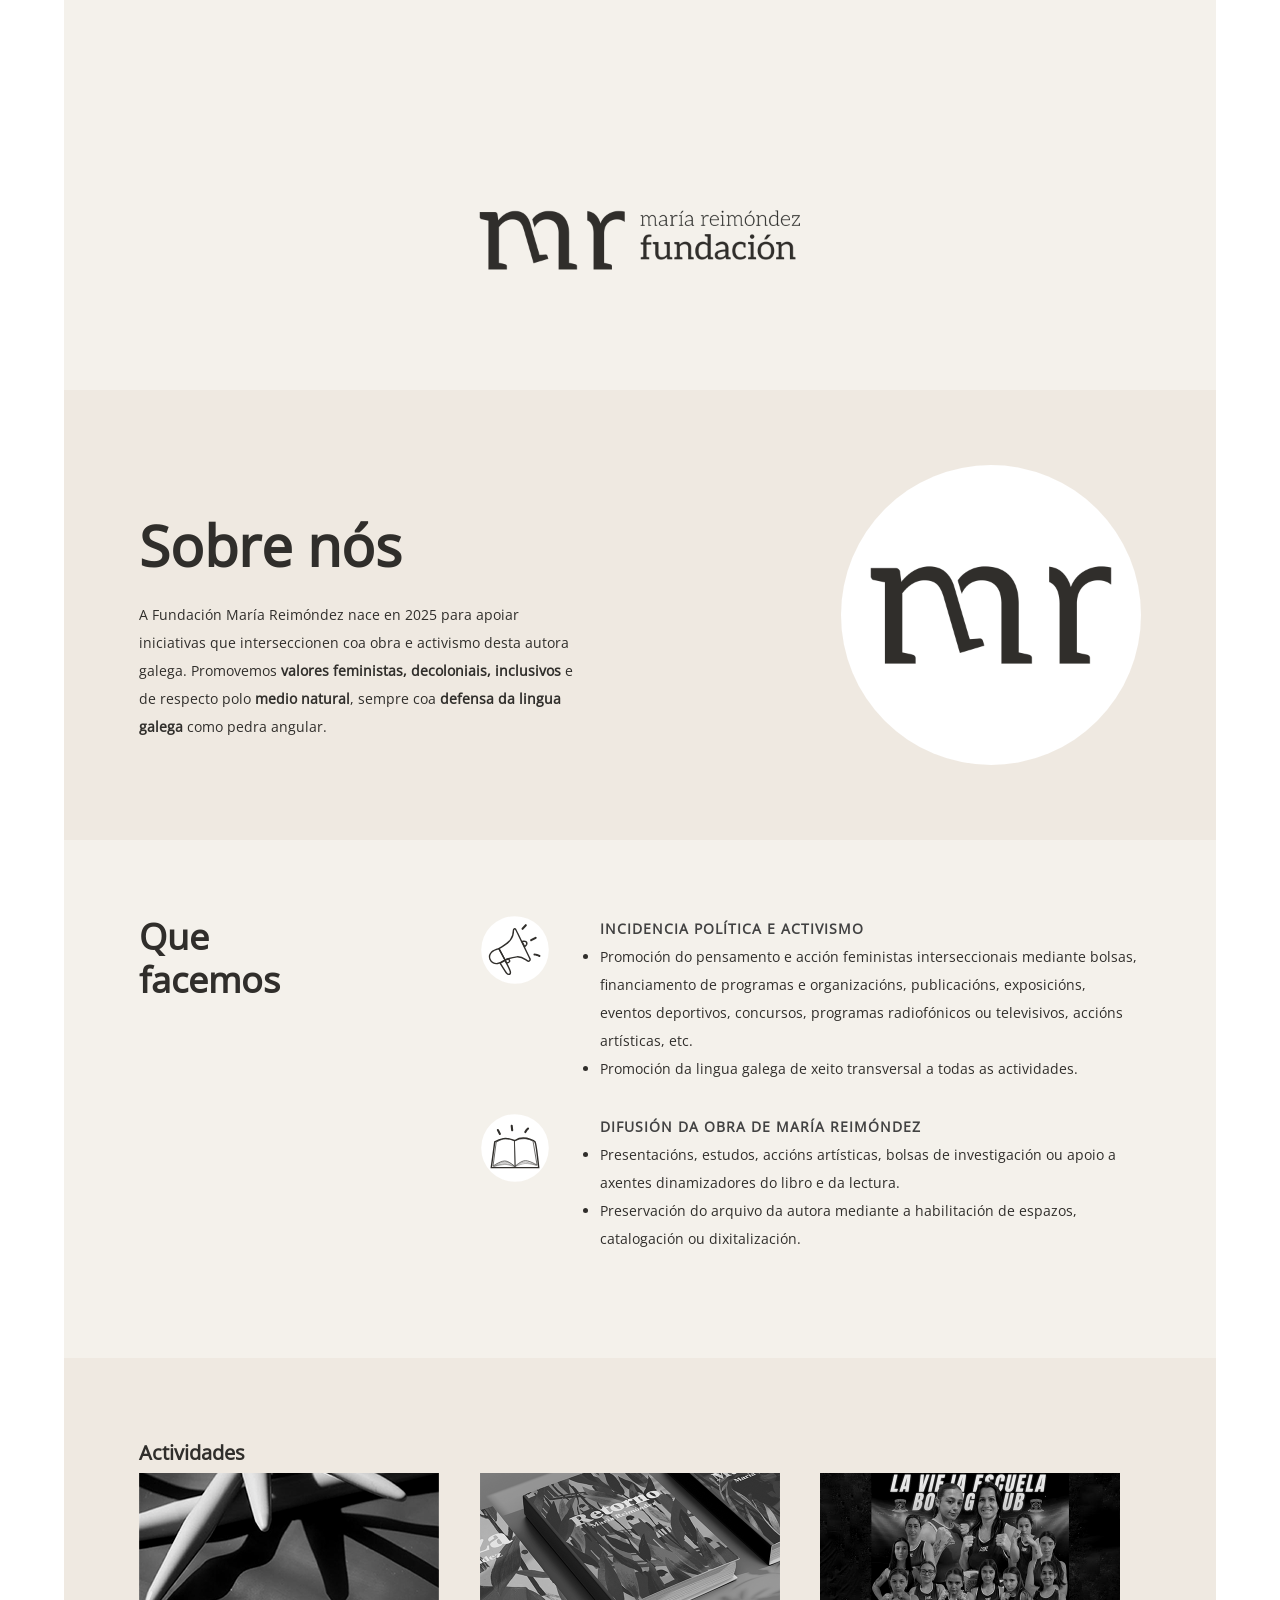
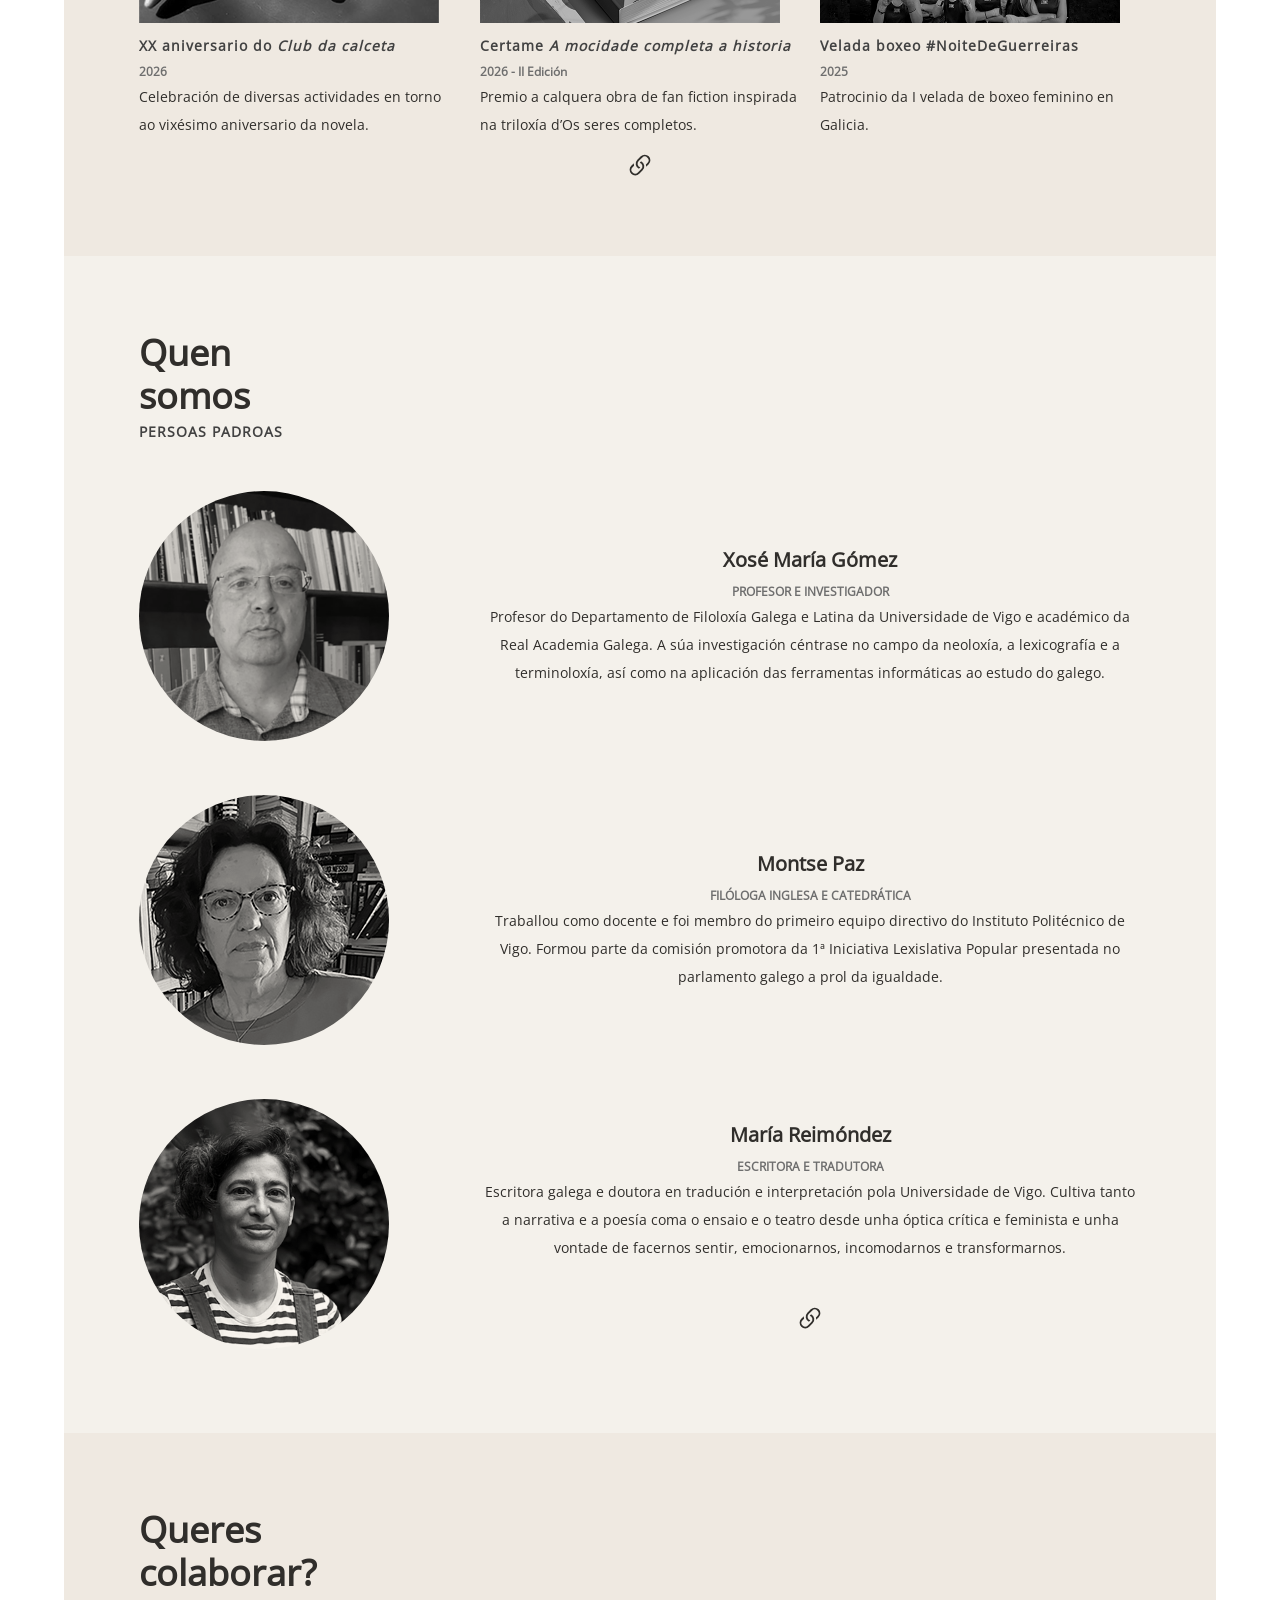
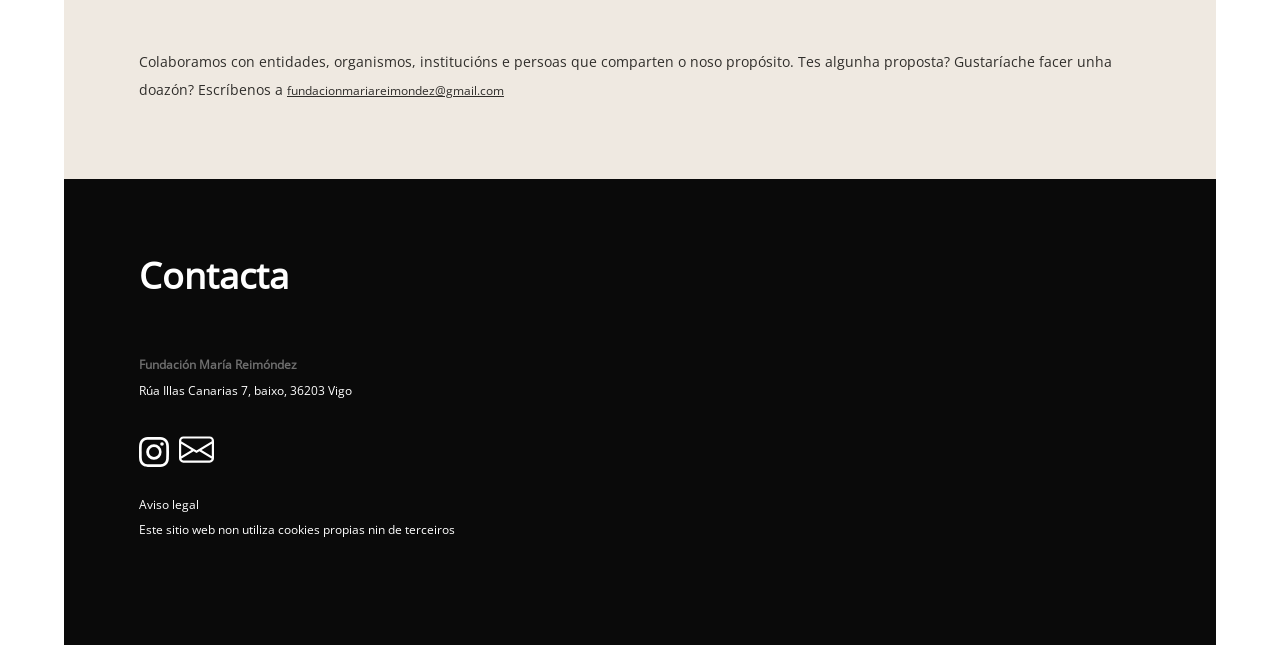
==== commit f1f8a112: "retoques, imaxes 3x, textos revisados, footer e tipografía open sans incorporada" ====
--- a/index.html
+++ b/index.html
@@ -17,7 +17,8 @@
       src="img/logos/FundacionMariaReimondez_Logo_RGB_400.png"
 
       srcset="img/logos/FundacionMariaReimondez_Logo_RGB_400.png 400w,
-     img/logos/FundacionMariaReimondez_Logo_RGB_800.png 800w" 
+     img/logos/FundacionMariaReimondez_Logo_RGB_800.png 800w,
+       img/logos/FundacionMariaReimondez_Logo_RGB_1200.png 1200w" 
       width="400"
       height="120"
       class="logo-cabeceira"
@@ -30,8 +31,7 @@
     <div class="aboutTXT">
       <h1>Sobre nós</h1>
       <p>
-        A Fundación María Reimóndez nace en 2025 para difundir a obra da autora
-        no marco dos movementos sociais. Promovemos
+        A Fundación María Reimóndez nace en 2025 para apoiar iniciativas que interseccionen coa obra e activismo desta autora galega. Promovemos
         <b>valores feministas, decoloniais, inclusivos</b> e de respecto polo
         <b>medio natural</b>, sempre coa <b>defensa da lingua galega</b> como
         pedra angular.
@@ -44,7 +44,8 @@
       height="300"
 
       srcset="img/logos/FundacionMariaReimondez_Mosca_RGB_300.png 300w,
-      img/logos/FundacionMariaReimondez_Mosca_RGB_600.png 600w" 
+      img/logos/FundacionMariaReimondez_Mosca_RGB_600.png 600w,
+      img/logos/FundacionMariaReimondez_Mosca_RGB_900.png 900w" 
       class="logo-about"
       alt="Fundacion María Reimóndez"
     />
@@ -57,7 +58,27 @@
       <h2>facemos</h2>
     </div>
 
-    <div class="facemosDTA">
+    <div class="facemosDTA"> 
+
+      <div class="facemosBLOQUE">
+        <img src="img/icons/icona_megafono.svg" width="70" height="70" />
+        <div class="facemosTXT">
+          <h4>INCIDENCIA POLÍTICA E ACTIVISMO</h4>
+          <ul>
+            <li>
+              Promoción do pensamento e acción feministas interseccionais
+              mediante bolsas, financiamento de programas e organizacións,
+              publicacións, exposicións, eventos deportivos, concursos,
+              programas radiofónicos ou televisivos, accións artísticas, etc.
+            </li>
+            <li>
+              Promoción da lingua galega de xeito transversal a todas as
+              actividades.
+            </li>
+          </ul>
+        </div>
+      </div>
+
       <div class="facemosBLOQUE">
         <img src="img/icons/icona_libro.svg" width="70" height="70" />
 
@@ -77,24 +98,6 @@
         </div>
       </div>
 
-      <div class="facemosBLOQUE">
-        <img src="img/icons/icona_megafono.svg" width="70" height="70" />
-        <div class="facemosTXT">
-          <h4>INCIDENCIA POLÍTICA E ACTIVISMO</h4>
-          <ul>
-            <li>
-              Promoción do pensamento e acción feministas interseccionais
-              mediante bolsas, financiamento de programas e organizacións,
-              publicacións, exposicións, eventos deportivos, concursos,
-              programas radiofónicos ou televisivos, accións artísticas, etc.
-            </li>
-            <li>
-              Promoción da lingua galega de xeito transversal a todas as
-              acitivades.
-            </li>
-          </ul>
-        </div>
-      </div>
     </div>
   </section>
 
@@ -142,15 +145,12 @@
           height="150"
           srcset="
           img/actividades/Actividade_OsSeresCompletos_300.jpg 300w,
-            img/actividades/Actividade_OsSeresCompletos_600.jpg 600w,
-            img/acitivades/Actividade_OsSeresCompletos_900.jpg  900w
+          img/actividades/Actividade_OsSeresCompletos_600.jpg 600w,
+          img/actividades/Actividade_OsSeresCompletos_900.jpg 900w
           "
-    
-                             sizes="
-    (max-width: 600px) 100vw,
-    (max-width: 900px) 50vw,
-    400px 
-  "
+          sizes="(max-width: 600px) 100vw,
+                  (max-width: 900px) 50vw,
+                  400px"
           
           class="foto-actividade"
           alt="Portada do libro Retorno"
@@ -201,7 +201,7 @@
     400px 
   "
           class="foto-actividade"
-          alt="Portada do libro Retorno"
+          alt="Cartaz I Velada de boxeo feminino"
         />
         <h4>Velada boxeo #NoiteDeGuerreiras</h4>
         <h5>2025</h5>
@@ -229,7 +229,8 @@
       <div class="somosESQ">
         <img src="img/XoseMGomez_250.jpg" 
         srcset="img/XoseMGomez_250.jpg 250w,
-        img/XoseMGomez_500.jpg 500w"
+        img/XoseMGomez_500.jpg 500w,
+        img/XoseMGomez_750.jpg 750w"
         height="250"
         width="250"
         class="persoa-padroa" 
@@ -252,7 +253,8 @@
       <div class="somosESQ">
         <img src="img/MontsePaz_250.jpg"
         srcset="img/MontsePaz_250.jpg 250w,
-       img/MontsePaz_500.jpg 500w" 
+       img/MontsePaz_500.jpg 500w
+       img/MontsePaz_750.jpg 750w" 
         height="250"
         width="250"
        class="persoa-padroa"
@@ -275,7 +277,8 @@
       <div class="somosESQ">
         <img src="img/MariaReimondez_250.jpg" 
         srcset="img/MariaReimondez_250.jpg 250w,
-        img/MariaReimondez_500.jpg 500w"
+        img/MariaReimondez_500.jpg 500w,
+        img/MariaReimondez_750.jpg 750w"
 
          height="250"
         width="250"
@@ -337,50 +340,34 @@
   </section>
 
   <!--Pé de páxina-->
-  <footer>
-    <h2>Contacta</h2>
-    <br />
-    <h5>Fundación María Reimóndez</h5>
-    <p><small>Rúa Illas Canarias 7, baixo, 36203 Vigo</small></p>
-
-    <br />
-
-    <div class="RRSS">
-      <a
-        href="https://www.instagram.com/fundacionmariareimondez/"
-        target="_blank"
-        title="Ir ao Instagram da Fundación"
-      >
-        <svg
-          xmlns="http://www.w3.org/2000/svg"
-          width="30"
-          height="30"
-          fill="white"
-          class="bi bi-instagram"
-          viewBox="0 0 16 16"
-        >
-          <path
-            d="M8 0C5.829 0 5.556.01 4.703.048 3.85.088 3.269.222 2.76.42a3.9 3.9 0 0 0-1.417.923A3.9 3.9 0 0 0 .42 2.76C.222 3.268.087 3.85.048 4.7.01 5.555 0 5.827 0 8.001c0 2.172.01 2.444.048 3.297.04.852.174 1.433.372 1.942.205.526.478.972.923 1.417.444.445.89.719 1.416.923.51.198 1.09.333 1.942.372C5.555 15.99 5.827 16 8 16s2.444-.01 3.298-.048c.851-.04 1.434-.174 1.943-.372a3.9 3.9 0 0 0 1.416-.923c.445-.445.718-.891.923-1.417.197-.509.332-1.09.372-1.942C15.99 10.445 16 10.173 16 8s-.01-2.445-.048-3.299c-.04-.851-.175-1.433-.372-1.941a3.9 3.9 0 0 0-.923-1.417A3.9 3.9 0 0 0 13.24.42c-.51-.198-1.092-.333-1.943-.372C10.443.01 10.172 0 7.998 0zm-.717 1.442h.718c2.136 0 2.389.007 3.232.046.78.035 1.204.166 1.486.275.373.145.64.319.92.599s.453.546.598.92c.11.281.24.705.275 1.485.039.843.047 1.096.047 3.231s-.008 2.389-.047 3.232c-.035.78-.166 1.203-.275 1.485a2.5 2.5 0 0 1-.599.919c-.28.28-.546.453-.92.598-.28.11-.704.24-1.485.276-.843.038-1.096.047-3.232.047s-2.39-.009-3.233-.047c-.78-.036-1.203-.166-1.485-.276a2.5 2.5 0 0 1-.92-.598 2.5 2.5 0 0 1-.6-.92c-.109-.281-.24-.705-.275-1.485-.038-.843-.046-1.096-.046-3.233s.008-2.388.046-3.231c.036-.78.166-1.204.276-1.486.145-.373.319-.64.599-.92s.546-.453.92-.598c.282-.11.705-.24 1.485-.276.738-.034 1.024-.044 2.515-.045zm4.988 1.328a.96.96 0 1 0 0 1.92.96.96 0 0 0 0-1.92m-4.27 1.122a4.109 4.109 0 1 0 0 8.217 4.109 4.109 0 0 0 0-8.217m0 1.441a2.667 2.667 0 1 1 0 5.334 2.667 2.667 0 0 1 0-5.334"
-          /></svg
-      ></a>
-      <a href="mailto:fundacionmariareimondez@gmail.com" title="Enviar email">
-        <svg
-          xmlns="http://www.w3.org/2000/svg"
-          width="35"
-          height="35"
-          fill="white"
-          class="bi bi-envelope"
-          viewBox="0 0 16 16"
-        >
-          <path
-            d="M0 4a2 2 0 0 1 2-2h12a2 2 0 0 1 2 2v8a2 2 0 0 1-2 2H2a2 2 0 0 1-2-2zm2-1a1 1 0 0 0-1 1v.217l7 4.2 7-4.2V4a1 1 0 0 0-1-1zm13 2.383-4.708 2.825L15 11.105zm-.034 6.876-5.64-3.471L8 9.583l-1.326-.795-5.64 3.47A1 1 0 0 0 2 13h12a1 1 0 0 0 .966-.741M1 11.105l4.708-2.897L1 5.383z"
-          /></svg
-      ></a>
-    </div>
-    <p class="titulos-aviso-legal "></p>
+    <footer>
+        <h2>Contacta</h2>
+        <br />
+        <br />
+        <h5>Fundación María Reimóndez</h5>
+        <p><small>Rúa Illas Canarias 7, baixo, 36203 Vigo</small></p>
+
+        <br />
+
+        <div class="RRSS">
+            <a href="https://www.instagram.com/fundacionmariareimondez/" target="_blank"
+                title="Ir ao Instagram da Fundación">
+                <svg xmlns="http://www.w3.org/2000/svg" width="30" height="30" fill="white" class="bi bi-instagram"
+                    viewBox="0 0 16 16">
+                    <path
+                        d="M8 0C5.829 0 5.556.01 4.703.048 3.85.088 3.269.222 2.76.42a3.9 3.9 0 0 0-1.417.923A3.9 3.9 0 0 0 .42 2.76C.222 3.268.087 3.85.048 4.7.01 5.555 0 5.827 0 8.001c0 2.172.01 2.444.048 3.297.04.852.174 1.433.372 1.942.205.526.478.972.923 1.417.444.445.89.719 1.416.923.51.198 1.09.333 1.942.372C5.555 15.99 5.827 16 8 16s2.444-.01 3.298-.048c.851-.04 1.434-.174 1.943-.372a3.9 3.9 0 0 0 1.416-.923c.445-.445.718-.891.923-1.417.197-.509.332-1.09.372-1.942C15.99 10.445 16 10.173 16 8s-.01-2.445-.048-3.299c-.04-.851-.175-1.433-.372-1.941a3.9 3.9 0 0 0-.923-1.417A3.9 3.9 0 0 0 13.24.42c-.51-.198-1.092-.333-1.943-.372C10.443.01 10.172 0 7.998 0zm-.717 1.442h.718c2.136 0 2.389.007 3.232.046.78.035 1.204.166 1.486.275.373.145.64.319.92.599s.453.546.598.92c.11.281.24.705.275 1.485.039.843.047 1.096.047 3.231s-.008 2.389-.047 3.232c-.035.78-.166 1.203-.275 1.485a2.5 2.5 0 0 1-.599.919c-.28.28-.546.453-.92.598-.28.11-.704.24-1.485.276-.843.038-1.096.047-3.232.047s-2.39-.009-3.233-.047c-.78-.036-1.203-.166-1.485-.276a2.5 2.5 0 0 1-.92-.598 2.5 2.5 0 0 1-.6-.92c-.109-.281-.24-.705-.275-1.485-.038-.843-.046-1.096-.046-3.233s.008-2.388.046-3.231c.036-.78.166-1.204.276-1.486.145-.373.319-.64.599-.92s.546-.453.92-.598c.282-.11.705-.24 1.485-.276.738-.034 1.024-.044 2.515-.045zm4.988 1.328a.96.96 0 1 0 0 1.92.96.96 0 0 0 0-1.92m-4.27 1.122a4.109 4.109 0 1 0 0 8.217 4.109 4.109 0 0 0 0-8.217m0 1.441a2.667 2.667 0 1 1 0 5.334 2.667 2.667 0 0 1 0-5.334" />
+                </svg></a>
+            <a href="mailto:fundacionmariareimondez@gmail.com" title="Enviar email">
+                <svg xmlns="http://www.w3.org/2000/svg" width="35" height="35" fill="white" class="bi bi-envelope"
+                    viewBox="0 0 16 16">
+                    <path
+                        d="M0 4a2 2 0 0 1 2-2h12a2 2 0 0 1 2 2v8a2 2 0 0 1-2 2H2a2 2 0 0 1-2-2zm2-1a1 1 0 0 0-1 1v.217l7 4.2 7-4.2V4a1 1 0 0 0-1-1zm13 2.383-4.708 2.825L15 11.105zm-.034 6.876-5.64-3.471L8 9.583l-1.326-.795-5.64 3.47A1 1 0 0 0 2 13h12a1 1 0 0 0 .966-.741M1 11.105l4.708-2.897L1 5.383z" />
+                </svg></a>
+        </div>
+        <p class="titulos-aviso-legal "></p>
     <p><a href="avisolegal.html" target="_self" style="color: white; text-decoration: none;">Aviso legal</a></p>
     <p style="font-size: 12px;"> Este sitio web non utiliza cookies propias nin de terceiros </p>
     <br />
-  </footer>
+    </footer>
 </body>
 </html>
--- a/estilos.css
+++ b/estilos.css
@@ -6,7 +6,7 @@
 
 @font-face {
   font-family: "Open Sans";
-  src: url("fonts/OpenSans-Regular.woff2") format("woff2");
+  src: url("fonts/open-sans-v44-latin-regular.woff2") format("woff2");
   font-weight: 400;
   font-style: normal;
 }
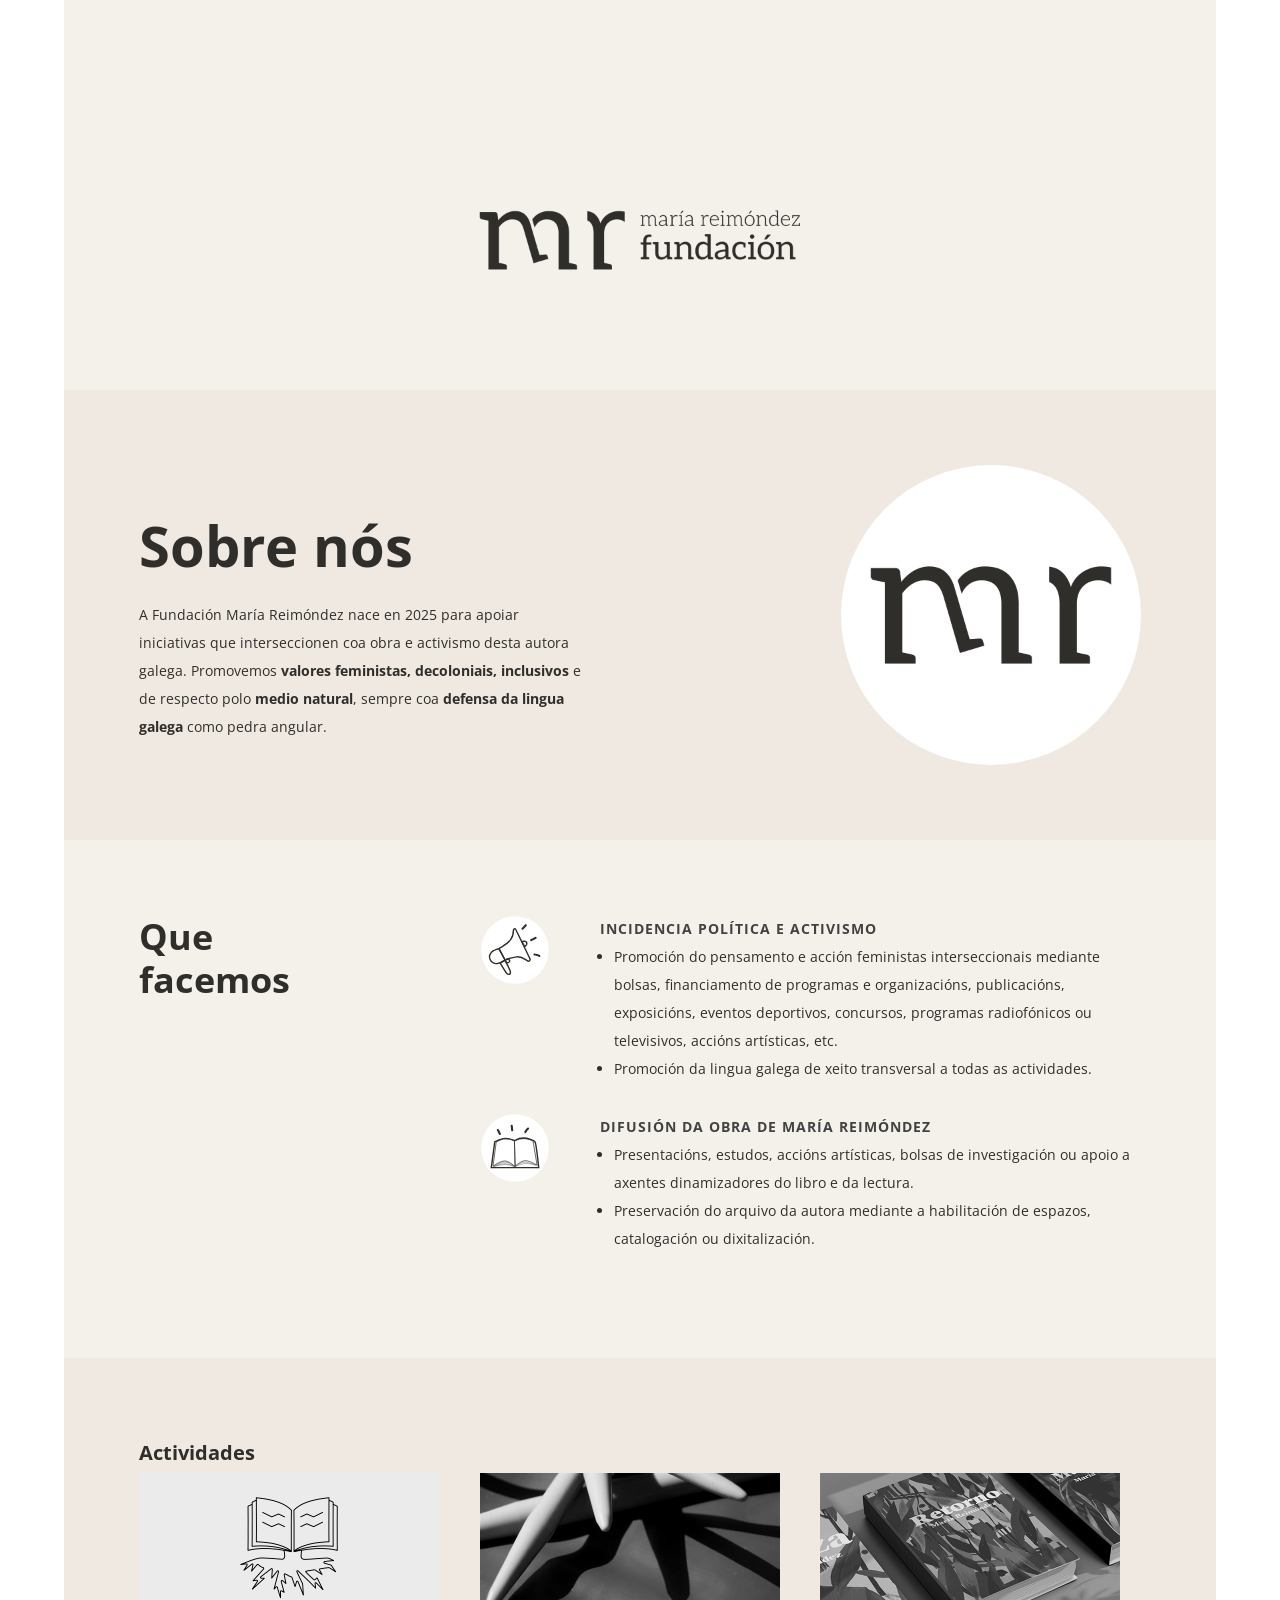
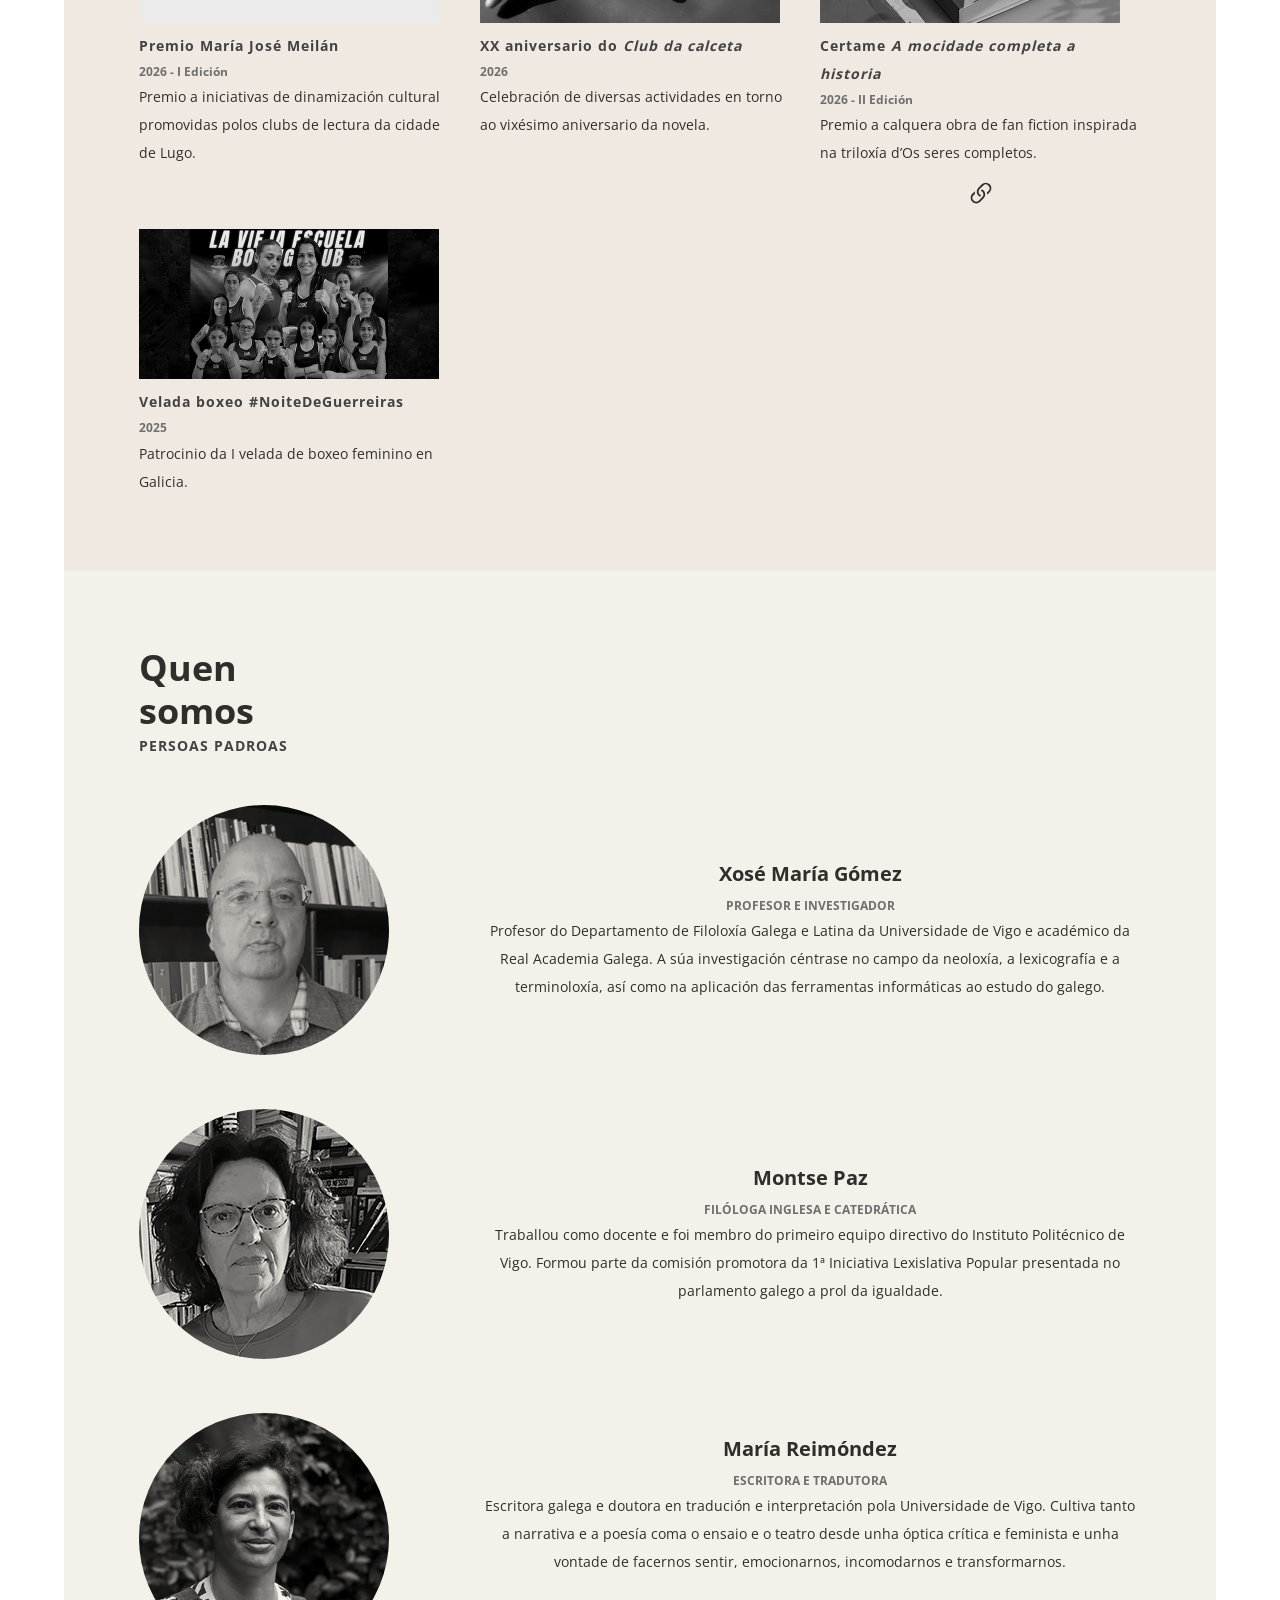
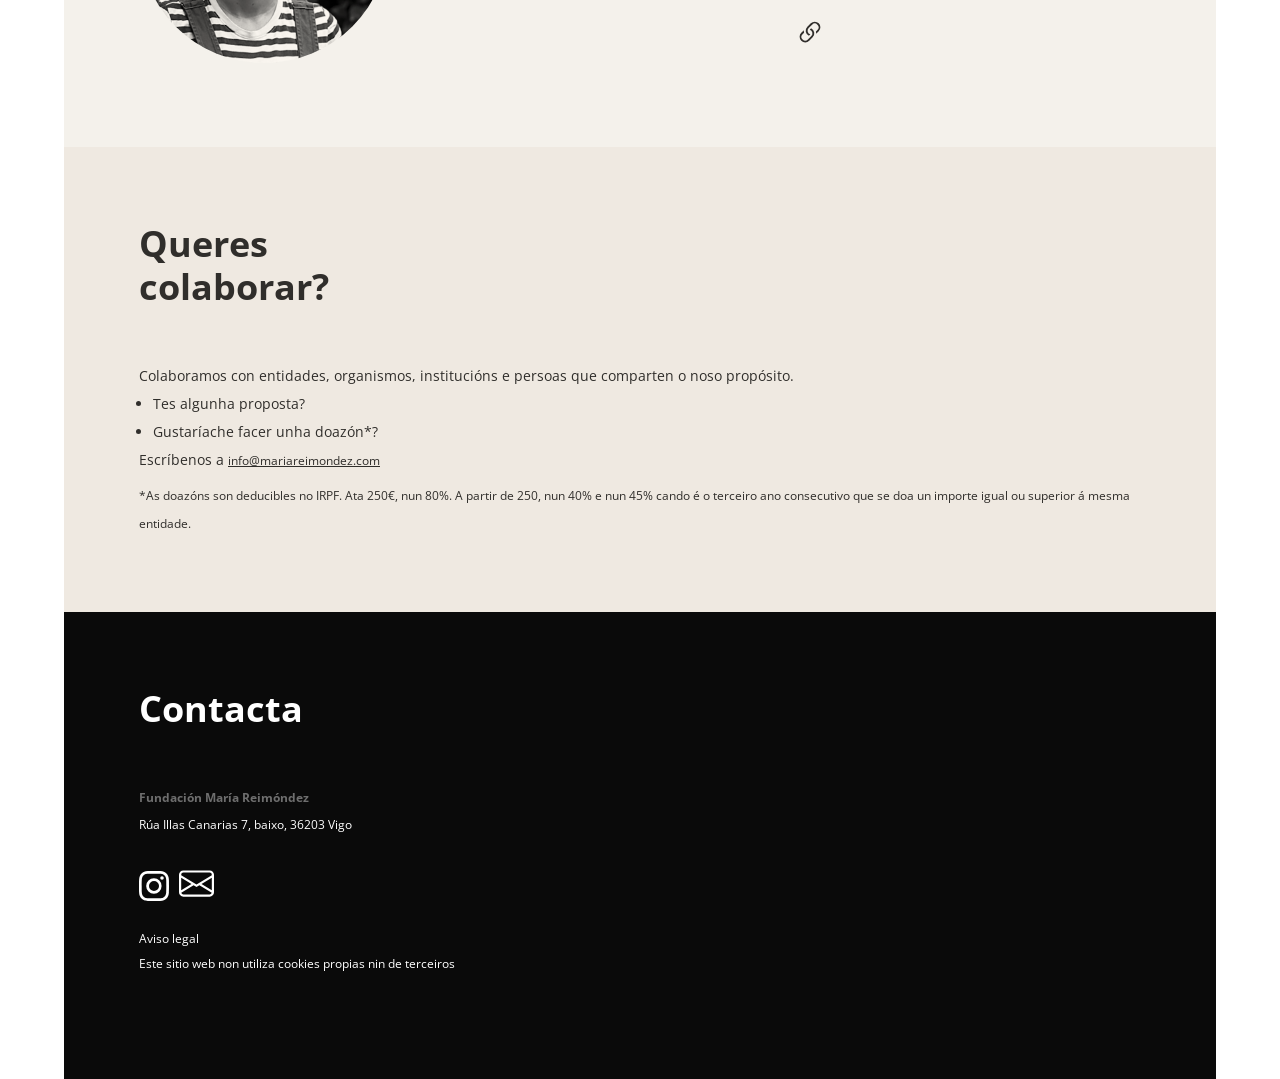
==== commit d2a71314: "Actualizado correo, actividade, beneficios fiscais doazón e favicon modo escuro" ====
--- a/index.html
+++ b/index.html
@@ -1,4 +1,5 @@
 <!doctype html>
+
 <head>
   <meta charset="UTF-8" />
   <meta name="viewport" content="width=device-width, initial-scale=1.0" />
@@ -6,24 +7,19 @@
   <link rel="stylesheet" href="estilos.css" />
 
   <!--Favicon-->
-  <link rel="icon" href="img/favicon.png" />
+  <link rel="icon" href="img/FundacionMariaReimondez_favicon-light.svg" type="image/svg+xml">
+  <link rel="icon" href="/img/FundacionMariaReimondez_favicon-light.svg" media="(prefers-color-scheme: light)">
+  <link rel="icon" href="/img/FundacionMariaReimondez_favicon-dark.svg" media="(prefers-color-scheme: dark)">
 
 
 </head>
 
 <body>
   <header>
-    <img
-      src="img/logos/FundacionMariaReimondez_Logo_RGB_400.png"
-
-      srcset="img/logos/FundacionMariaReimondez_Logo_RGB_400.png 400w,
+    <img src="img/logos/FundacionMariaReimondez_Logo_RGB_400.png" srcset="img/logos/FundacionMariaReimondez_Logo_RGB_400.png 400w,
      img/logos/FundacionMariaReimondez_Logo_RGB_800.png 800w,
-       img/logos/FundacionMariaReimondez_Logo_RGB_1200.png 1200w" 
-      width="400"
-      height="120"
-      class="logo-cabeceira"
-      alt="Fundacion María Reimóndez"
-    />
+       img/logos/FundacionMariaReimondez_Logo_RGB_1200.png 1200w" width="400" height="120" class="logo-cabeceira"
+      alt="Fundacion María Reimóndez" />
   </header>
 
   <!--Sobre nós-->
@@ -31,24 +27,17 @@
     <div class="aboutTXT">
       <h1>Sobre nós</h1>
       <p>
-        A Fundación María Reimóndez nace en 2025 para apoiar iniciativas que interseccionen coa obra e activismo desta autora galega. Promovemos
+        A Fundación María Reimóndez nace en 2025 para apoiar iniciativas que interseccionen coa obra e activismo desta
+        autora galega. Promovemos
         <b>valores feministas, decoloniais, inclusivos</b> e de respecto polo
         <b>medio natural</b>, sempre coa <b>defensa da lingua galega</b> como
         pedra angular.
       </p>
     </div>
 
-    <img
-      src="img/logos/FundacionMariaReimondez_Mosca_RGB_300.png"
-      width="300"
-      height="300"
-
-      srcset="img/logos/FundacionMariaReimondez_Mosca_RGB_300.png 300w,
+    <img src="img/logos/FundacionMariaReimondez_Mosca_RGB_300.png" width="300" height="300" srcset="img/logos/FundacionMariaReimondez_Mosca_RGB_300.png 300w,
       img/logos/FundacionMariaReimondez_Mosca_RGB_600.png 600w,
-      img/logos/FundacionMariaReimondez_Mosca_RGB_900.png 900w" 
-      class="logo-about"
-      alt="Fundacion María Reimóndez"
-    />
+      img/logos/FundacionMariaReimondez_Mosca_RGB_900.png 900w" class="logo-about" alt="Fundacion María Reimóndez" />
   </section>
 
   <!--Que facemos-->
@@ -58,7 +47,7 @@
       <h2>facemos</h2>
     </div>
 
-    <div class="facemosDTA"> 
+    <div class="facemosDTA">
 
       <div class="facemosBLOQUE">
         <img src="img/icons/icona_megafono.svg" width="70" height="70" />
@@ -106,27 +95,39 @@
     <h3>Actividades</h3>
 
     <div class="gridActividades">
-      <!--Actividade 1-->
+
+      <!--Actividade 4: Premio MJM-->
       <div class="actividade1">
-        <img
-          src="img/actividades/Actividades_OCDC_FotografíaMaría XesúsFariñaBusto_300.png"
-          width="300"
-          height="150"
+        <img src="img/actividades/Actividade_PremioMariaJoseMeilan_300.jpg" width="300" height="150"
           srcset="
-          img/actividades/Actividades_OCDC_FotografíaMaría XesúsFariñaBusto_300.png 300w,
-          img/actividades/Actividades_OCDC_FotografíaMaría XesúsFariñaBusto_600.png 600w,
-          img/actividades/Actividades_OCDC_FotografíaMaría XesúsFariñaBusto_900.png 900w
-          "
-
-                       sizes="
+          img/actividades/Actividade_PremioMariaJoseMeilan_300.jpg 300w,
+          img/actividades/Actividade_PremioMariaJoseMeilan_600.jpg 600w,
+          img/actividades/Actividade_PremioMariaJoseMeilan_900.jpg 900w
+          " sizes="
     (max-width: 600px) 100vw,
     (max-width: 900px) 50vw,
     400px 
-  "
-      
-          class="foto-actividade"
-          alt="Fotografía de María Xesús Fariña Busto para a portada de O club da calceta"
-        />
+  " class="foto-actividade" alt="Imaxe do I Premio María José Meilán autoría de Luz Darriba" />
+
+        <h4>Premio María José Meilán</h4>
+        <h5>2026 - I Edición</h5>
+        <p>
+          Premio a iniciativas de dinamización cultural promovidas polos clubs de lectura da cidade de Lugo.
+        </p>
+      </div>
+
+      <!--Actividade 3: XX Aniversario o club da calceta-->
+      <div class="actividade1">
+        <img src="img/actividades/Actividades_OCDC_FotografiaMariaXesusFarinaBusto_300.png" width="300" height="150"
+          srcset="
+          img/actividades/Actividades_OCDC_FotografiaMariaXesusFarinaBusto_300.png 300w,
+          img/actividades/Actividades_OCDC_FotografiaMariaXesusFarinaBusto_600.png 600w,
+          img/actividades/Actividades_OCDC_FotografiaMariaXesusFarinaBusto_900.png 900w
+          " sizes="
+    (max-width: 600px) 100vw,
+    (max-width: 900px) 50vw,
+    400px 
+  " class="foto-actividade" alt="Fotografía de María Xesús Fariña Busto para a portada de O club da calceta" />
 
         <h4>XX aniversario do <i>Club da calceta</i></h4>
         <h5>2026</h5>
@@ -136,25 +137,15 @@
         </p>
       </div>
 
-      <!--1200px / 3 columnas = 400px reales valor do sizes-->
-      <!--Actividade 2-->
+      <!--Actividade 2 -->
       <div class="actividade2">
-        <img
-          src="img/actividades/Actividade_OsSeresCompletos_300.jpg"
-          width="300"
-          height="150"
-          srcset="
+        <img src="img/actividades/Actividade_OsSeresCompletos_300.jpg" width="300" height="150" srcset="
           img/actividades/Actividade_OsSeresCompletos_300.jpg 300w,
           img/actividades/Actividade_OsSeresCompletos_600.jpg 600w,
           img/actividades/Actividade_OsSeresCompletos_900.jpg 900w
-          "
-          sizes="(max-width: 600px) 100vw,
+          " sizes="(max-width: 600px) 100vw,
                   (max-width: 900px) 50vw,
-                  400px"
-          
-          class="foto-actividade"
-          alt="Portada do libro Retorno"
-        />
+                  400px" class="foto-actividade" alt="Portada do libro Retorno" />
         <h4>Certame <i>A mocidade completa a historia</i></h4>
         <h5>2026 - II Edición</h5>
         <p>
@@ -162,53 +153,33 @@
           completos.
         </p>
         <a style="display: flex; justify-content: center; margin-top: 1em;"
-          href="https://www.instagram.com/os_seres_completos/ "
-          target="_blank"
-          title="Ir ao Instagram da triloxía"
-          ><svg
-            xmlns="http://www.w3.org/2000/svg"
-            width="30"
-            height="30"
-            fill="currentColor"
-            class="bi bi-link-45deg"
-            viewBox="0 0 16 16"
-          >
+          href="https://www.instagram.com/os_seres_completos/ " target="_blank" title="Ir ao Instagram da triloxía"><svg
+            xmlns="http://www.w3.org/2000/svg" width="30" height="30" fill="currentColor" class="bi bi-link-45deg"
+            viewBox="0 0 16 16">
             <path
-              d="M4.715 6.542 3.343 7.914a3 3 0 1 0 4.243 4.243l1.828-1.829A3 3 0 0 0 8.586 5.5L8 6.086a1 1 0 0 0-.154.199 2 2 0 0 1 .861 3.337L6.88 11.45a2 2 0 1 1-2.83-2.83l.793-.792a4 4 0 0 1-.128-1.287z"
-            />
+              d="M4.715 6.542 3.343 7.914a3 3 0 1 0 4.243 4.243l1.828-1.829A3 3 0 0 0 8.586 5.5L8 6.086a1 1 0 0 0-.154.199 2 2 0 0 1 .861 3.337L6.88 11.45a2 2 0 1 1-2.83-2.83l.793-.792a4 4 0 0 1-.128-1.287z" />
             <path
-              d="M6.586 4.672A3 3 0 0 0 7.414 9.5l.775-.776a2 2 0 0 1-.896-3.346L9.12 3.55a2 2 0 1 1 2.83 2.83l-.793.792c.112.42.155.855.128 1.287l1.372-1.372a3 3 0 1 0-4.243-4.243z"
-            /></svg
-        ></a>
-      </div>
-
-      <!--Actividade 3-->
+              d="M6.586 4.672A3 3 0 0 0 7.414 9.5l.775-.776a2 2 0 0 1-.896-3.346L9.12 3.55a2 2 0 1 1 2.83 2.83l-.793.792c.112.42.155.855.128 1.287l1.372-1.372a3 3 0 1 0-4.243-4.243z" />
+          </svg></a>
+      </div>
+
+      <!--Actividade 1-->
       <div class="actividade3">
-        <img
-          src="img/actividades/Actividade_VeladaBoxeo_300.jpg"
-
-          width="300"
-          height="150"
-          srcset="
+        <img src="img/actividades/Actividade_VeladaBoxeo_300.jpg" width="300" height="150" srcset="
           img/actividades/Actividade_VeladaBoxeo_300.jpg 300w,
             img/actividades/Actividade_VeladaBoxeo_600.jpg 600w,
             img/actividades/Actividade_VeladaBoxeo_900.jpg 900w
-          "
-
-                       sizes="
+          " sizes="
     (max-width: 600px) 100vw,
     (max-width: 900px) 50vw,
     400px 
-  "
-          class="foto-actividade"
-          alt="Cartaz I Velada de boxeo feminino"
-        />
+  " class="foto-actividade" alt="Cartaz I Velada de boxeo feminino" />
         <h4>Velada boxeo #NoiteDeGuerreiras</h4>
         <h5>2025</h5>
         <p>Patrocinio da I velada de boxeo feminino en Galicia.</p>
       </div>
 
-      <!--Actividade 4-->
+      <!--Actividade 0-->
       <!--
       <div class="actividade4">
         <img src="img/Actividades_Proximamente.jpg" height="150px" />
@@ -216,7 +187,8 @@
         <br />
         <p></p>
       </div>
-    --></div>
+    -->
+    </div>
   </section>
 
   <!--Quen somos-->
@@ -227,14 +199,9 @@
 
     <div class="persoas">
       <div class="somosESQ">
-        <img src="img/XoseMGomez_250.jpg" 
-        srcset="img/XoseMGomez_250.jpg 250w,
+        <img src="img/XoseMGomez_250.jpg" srcset="img/XoseMGomez_250.jpg 250w,
         img/XoseMGomez_500.jpg 500w,
-        img/XoseMGomez_750.jpg 750w"
-        height="250"
-        width="250"
-        class="persoa-padroa" 
-        alt="Xosé María Gómez"/>
+        img/XoseMGomez_750.jpg 750w" height="250" width="250" class="persoa-padroa" alt="Xosé María Gómez" />
       </div>
 
       <div class="somosDTA">
@@ -251,14 +218,9 @@
 
     <div class="persoas">
       <div class="somosESQ">
-        <img src="img/MontsePaz_250.jpg"
-        srcset="img/MontsePaz_250.jpg 250w,
+        <img src="img/MontsePaz_250.jpg" srcset="img/MontsePaz_250.jpg 250w,
        img/MontsePaz_500.jpg 500w
-       img/MontsePaz_750.jpg 750w" 
-        height="250"
-        width="250"
-       class="persoa-padroa"
-       alt="Montse Paz" />
+       img/MontsePaz_750.jpg 750w" height="250" width="250" class="persoa-padroa" alt="Montse Paz" />
       </div>
 
       <div class="somosDTA">
@@ -275,16 +237,9 @@
 
     <div class="persoas">
       <div class="somosESQ">
-        <img src="img/MariaReimondez_250.jpg" 
-        srcset="img/MariaReimondez_250.jpg 250w,
+        <img src="img/MariaReimondez_250.jpg" srcset="img/MariaReimondez_250.jpg 250w,
         img/MariaReimondez_500.jpg 500w,
-        img/MariaReimondez_750.jpg 750w"
-
-         height="250"
-        width="250"
-        
-        class="persoa-padroa"
-        alt="María Reimóndez" />
+        img/MariaReimondez_750.jpg 750w" height="250" width="250" class="persoa-padroa" alt="María Reimóndez" />
       </div>
 
       <div class="somosDTA">
@@ -298,25 +253,14 @@
         </p>
         <br />
 
-        <a
-          href="https://mariareimondez.com/"
-          target="_blank"
-          title="Ir á páxina web de María Reimóndez"
-          ><svg
-            xmlns="http://www.w3.org/2000/svg"
-            width="30"
-            height="30"
-            fill="currentColor"
-            class="bi bi-link-45deg"
-            viewBox="0 0 16 16"
-          >
+        <a href="https://mariareimondez.com/" target="_blank" title="Ir á páxina web de María Reimóndez"><svg
+            xmlns="http://www.w3.org/2000/svg" width="30" height="30" fill="currentColor" class="bi bi-link-45deg"
+            viewBox="0 0 16 16">
             <path
-              d="M4.715 6.542 3.343 7.914a3 3 0 1 0 4.243 4.243l1.828-1.829A3 3 0 0 0 8.586 5.5L8 6.086a1 1 0 0 0-.154.199 2 2 0 0 1 .861 3.337L6.88 11.45a2 2 0 1 1-2.83-2.83l.793-.792a4 4 0 0 1-.128-1.287z"
-            />
+              d="M4.715 6.542 3.343 7.914a3 3 0 1 0 4.243 4.243l1.828-1.829A3 3 0 0 0 8.586 5.5L8 6.086a1 1 0 0 0-.154.199 2 2 0 0 1 .861 3.337L6.88 11.45a2 2 0 1 1-2.83-2.83l.793-.792a4 4 0 0 1-.128-1.287z" />
             <path
-              d="M6.586 4.672A3 3 0 0 0 7.414 9.5l.775-.776a2 2 0 0 1-.896-3.346L9.12 3.55a2 2 0 1 1 2.83 2.83l-.793.792c.112.42.155.855.128 1.287l1.372-1.372a3 3 0 1 0-4.243-4.243z"
-            /></svg
-        ></a>
+              d="M6.586 4.672A3 3 0 0 0 7.414 9.5l.775-.776a2 2 0 0 1-.896-3.346L9.12 3.55a2 2 0 1 1 2.83 2.83l-.793.792c.112.42.155.855.128 1.287l1.372-1.372a3 3 0 1 0-4.243-4.243z" />
+          </svg></a>
       </div>
     </div>
   </section>
@@ -325,49 +269,53 @@
   <section class="colabora">
     <h2>Queres</h2>
     <h2>colaborar?</h2>
-    <h2  class="titulos-aviso-legal "></h2>
+    <h2 class="titulos-aviso-legal "></h2>
 
     <p>
       Colaboramos con entidades, organismos, institucións e persoas que
-      comparten o noso propósito. Tes algunha proposta? Gustaríache facer
-      unha doazón? Escríbenos a
-      <a href="mailto:fundacionmariareimondez@gmail.com"
-        >fundacionmariareimondez@gmail.com</a
-      >
+      comparten o noso propósito. </p>
+    <ul>
+      <li>Tes algunha proposta?</li>
+      <li>Gustaríache facer unha doazón*? </li>
+    </ul>
+    <p>Escríbenos a <a href="mailto:info@mariareimondez.com">info@mariareimondez.com</a></p>
+
+    <p style="margin-top: 0.5em"><small>*As doazóns son deducibles no IRPF. Ata 250€, nun 80%. A partir de 250, nun 40%
+        e nun 45% cando é o terceiro ano consecutivo que se doa un importe igual ou superior á mesma entidade.</small>
     </p>
-  
-   
+
+
   </section>
 
   <!--Pé de páxina-->
-    <footer>
-        <h2>Contacta</h2>
-        <br />
-        <br />
-        <h5>Fundación María Reimóndez</h5>
-        <p><small>Rúa Illas Canarias 7, baixo, 36203 Vigo</small></p>
-
-        <br />
-
-        <div class="RRSS">
-            <a href="https://www.instagram.com/fundacionmariareimondez/" target="_blank"
-                title="Ir ao Instagram da Fundación">
-                <svg xmlns="http://www.w3.org/2000/svg" width="30" height="30" fill="white" class="bi bi-instagram"
-                    viewBox="0 0 16 16">
-                    <path
-                        d="M8 0C5.829 0 5.556.01 4.703.048 3.85.088 3.269.222 2.76.42a3.9 3.9 0 0 0-1.417.923A3.9 3.9 0 0 0 .42 2.76C.222 3.268.087 3.85.048 4.7.01 5.555 0 5.827 0 8.001c0 2.172.01 2.444.048 3.297.04.852.174 1.433.372 1.942.205.526.478.972.923 1.417.444.445.89.719 1.416.923.51.198 1.09.333 1.942.372C5.555 15.99 5.827 16 8 16s2.444-.01 3.298-.048c.851-.04 1.434-.174 1.943-.372a3.9 3.9 0 0 0 1.416-.923c.445-.445.718-.891.923-1.417.197-.509.332-1.09.372-1.942C15.99 10.445 16 10.173 16 8s-.01-2.445-.048-3.299c-.04-.851-.175-1.433-.372-1.941a3.9 3.9 0 0 0-.923-1.417A3.9 3.9 0 0 0 13.24.42c-.51-.198-1.092-.333-1.943-.372C10.443.01 10.172 0 7.998 0zm-.717 1.442h.718c2.136 0 2.389.007 3.232.046.78.035 1.204.166 1.486.275.373.145.64.319.92.599s.453.546.598.92c.11.281.24.705.275 1.485.039.843.047 1.096.047 3.231s-.008 2.389-.047 3.232c-.035.78-.166 1.203-.275 1.485a2.5 2.5 0 0 1-.599.919c-.28.28-.546.453-.92.598-.28.11-.704.24-1.485.276-.843.038-1.096.047-3.232.047s-2.39-.009-3.233-.047c-.78-.036-1.203-.166-1.485-.276a2.5 2.5 0 0 1-.92-.598 2.5 2.5 0 0 1-.6-.92c-.109-.281-.24-.705-.275-1.485-.038-.843-.046-1.096-.046-3.233s.008-2.388.046-3.231c.036-.78.166-1.204.276-1.486.145-.373.319-.64.599-.92s.546-.453.92-.598c.282-.11.705-.24 1.485-.276.738-.034 1.024-.044 2.515-.045zm4.988 1.328a.96.96 0 1 0 0 1.92.96.96 0 0 0 0-1.92m-4.27 1.122a4.109 4.109 0 1 0 0 8.217 4.109 4.109 0 0 0 0-8.217m0 1.441a2.667 2.667 0 1 1 0 5.334 2.667 2.667 0 0 1 0-5.334" />
-                </svg></a>
-            <a href="mailto:fundacionmariareimondez@gmail.com" title="Enviar email">
-                <svg xmlns="http://www.w3.org/2000/svg" width="35" height="35" fill="white" class="bi bi-envelope"
-                    viewBox="0 0 16 16">
-                    <path
-                        d="M0 4a2 2 0 0 1 2-2h12a2 2 0 0 1 2 2v8a2 2 0 0 1-2 2H2a2 2 0 0 1-2-2zm2-1a1 1 0 0 0-1 1v.217l7 4.2 7-4.2V4a1 1 0 0 0-1-1zm13 2.383-4.708 2.825L15 11.105zm-.034 6.876-5.64-3.471L8 9.583l-1.326-.795-5.64 3.47A1 1 0 0 0 2 13h12a1 1 0 0 0 .966-.741M1 11.105l4.708-2.897L1 5.383z" />
-                </svg></a>
-        </div>
-        <p class="titulos-aviso-legal "></p>
+  <footer>
+    <h2>Contacta</h2>
+    <br />
+    <br />
+    <h5>Fundación María Reimóndez</h5>
+    <p><small>Rúa Illas Canarias 7, baixo, 36203 Vigo</small></p>
+
+    <br />
+
+    <div class="RRSS">
+      <a href="https://www.instagram.com/fundacionmariareimondez/" target="_blank" title="Ir ao Instagram da Fundación">
+        <svg xmlns="http://www.w3.org/2000/svg" width="30" height="30" fill="white" class="bi bi-instagram"
+          viewBox="0 0 16 16">
+          <path
+            d="M8 0C5.829 0 5.556.01 4.703.048 3.85.088 3.269.222 2.76.42a3.9 3.9 0 0 0-1.417.923A3.9 3.9 0 0 0 .42 2.76C.222 3.268.087 3.85.048 4.7.01 5.555 0 5.827 0 8.001c0 2.172.01 2.444.048 3.297.04.852.174 1.433.372 1.942.205.526.478.972.923 1.417.444.445.89.719 1.416.923.51.198 1.09.333 1.942.372C5.555 15.99 5.827 16 8 16s2.444-.01 3.298-.048c.851-.04 1.434-.174 1.943-.372a3.9 3.9 0 0 0 1.416-.923c.445-.445.718-.891.923-1.417.197-.509.332-1.09.372-1.942C15.99 10.445 16 10.173 16 8s-.01-2.445-.048-3.299c-.04-.851-.175-1.433-.372-1.941a3.9 3.9 0 0 0-.923-1.417A3.9 3.9 0 0 0 13.24.42c-.51-.198-1.092-.333-1.943-.372C10.443.01 10.172 0 7.998 0zm-.717 1.442h.718c2.136 0 2.389.007 3.232.046.78.035 1.204.166 1.486.275.373.145.64.319.92.599s.453.546.598.92c.11.281.24.705.275 1.485.039.843.047 1.096.047 3.231s-.008 2.389-.047 3.232c-.035.78-.166 1.203-.275 1.485a2.5 2.5 0 0 1-.599.919c-.28.28-.546.453-.92.598-.28.11-.704.24-1.485.276-.843.038-1.096.047-3.232.047s-2.39-.009-3.233-.047c-.78-.036-1.203-.166-1.485-.276a2.5 2.5 0 0 1-.92-.598 2.5 2.5 0 0 1-.6-.92c-.109-.281-.24-.705-.275-1.485-.038-.843-.046-1.096-.046-3.233s.008-2.388.046-3.231c.036-.78.166-1.204.276-1.486.145-.373.319-.64.599-.92s.546-.453.92-.598c.282-.11.705-.24 1.485-.276.738-.034 1.024-.044 2.515-.045zm4.988 1.328a.96.96 0 1 0 0 1.92.96.96 0 0 0 0-1.92m-4.27 1.122a4.109 4.109 0 1 0 0 8.217 4.109 4.109 0 0 0 0-8.217m0 1.441a2.667 2.667 0 1 1 0 5.334 2.667 2.667 0 0 1 0-5.334" />
+        </svg></a>
+      <a href="mailto:info@mariareimondez.com" title="Enviar email">
+        <svg xmlns="http://www.w3.org/2000/svg" width="35" height="35" fill="white" class="bi bi-envelope"
+          viewBox="0 0 16 16">
+          <path
+            d="M0 4a2 2 0 0 1 2-2h12a2 2 0 0 1 2 2v8a2 2 0 0 1-2 2H2a2 2 0 0 1-2-2zm2-1a1 1 0 0 0-1 1v.217l7 4.2 7-4.2V4a1 1 0 0 0-1-1zm13 2.383-4.708 2.825L15 11.105zm-.034 6.876-5.64-3.471L8 9.583l-1.326-.795-5.64 3.47A1 1 0 0 0 2 13h12a1 1 0 0 0 .966-.741M1 11.105l4.708-2.897L1 5.383z" />
+        </svg></a>
+    </div>
+    <p class="titulos-aviso-legal "></p>
     <p><a href="avisolegal.html" target="_self" style="color: white; text-decoration: none;">Aviso legal</a></p>
     <p style="font-size: 12px;"> Este sitio web non utiliza cookies propias nin de terceiros </p>
     <br />
-    </footer>
+  </footer>
 </body>
-</html>
+
+</html>
--- a/estilos.css
+++ b/estilos.css
@@ -8,6 +8,13 @@
   font-family: "Open Sans";
   src: url("fonts/open-sans-v44-latin-regular.woff2") format("woff2");
   font-weight: 400;
+  font-style: normal;
+}
+
+@font-face {
+  font-family: "Open Sans";
+  src: url("fonts/open-sans-v44-latin-700.woff2") format("woff2");
+  font-weight: 700;
   font-style: normal;
 }
 
@@ -55,6 +62,10 @@
   color: #6e6e6e;
 }
 
+li {
+  margin-left: 1em;
+}
+
 /*Estilos para o bloque da cabeceira*/
 header {
   padding: clamp(80px, 20vh, 200px) 0;
@@ -263,6 +274,12 @@
 }
 
 /*Media queries*/
+@media (max-width: 950px) {
+  .somosDTA {
+    width: 60%;
+  }
+}
+
 @media (max-width: 900px) {
   .about,
   .facemos,
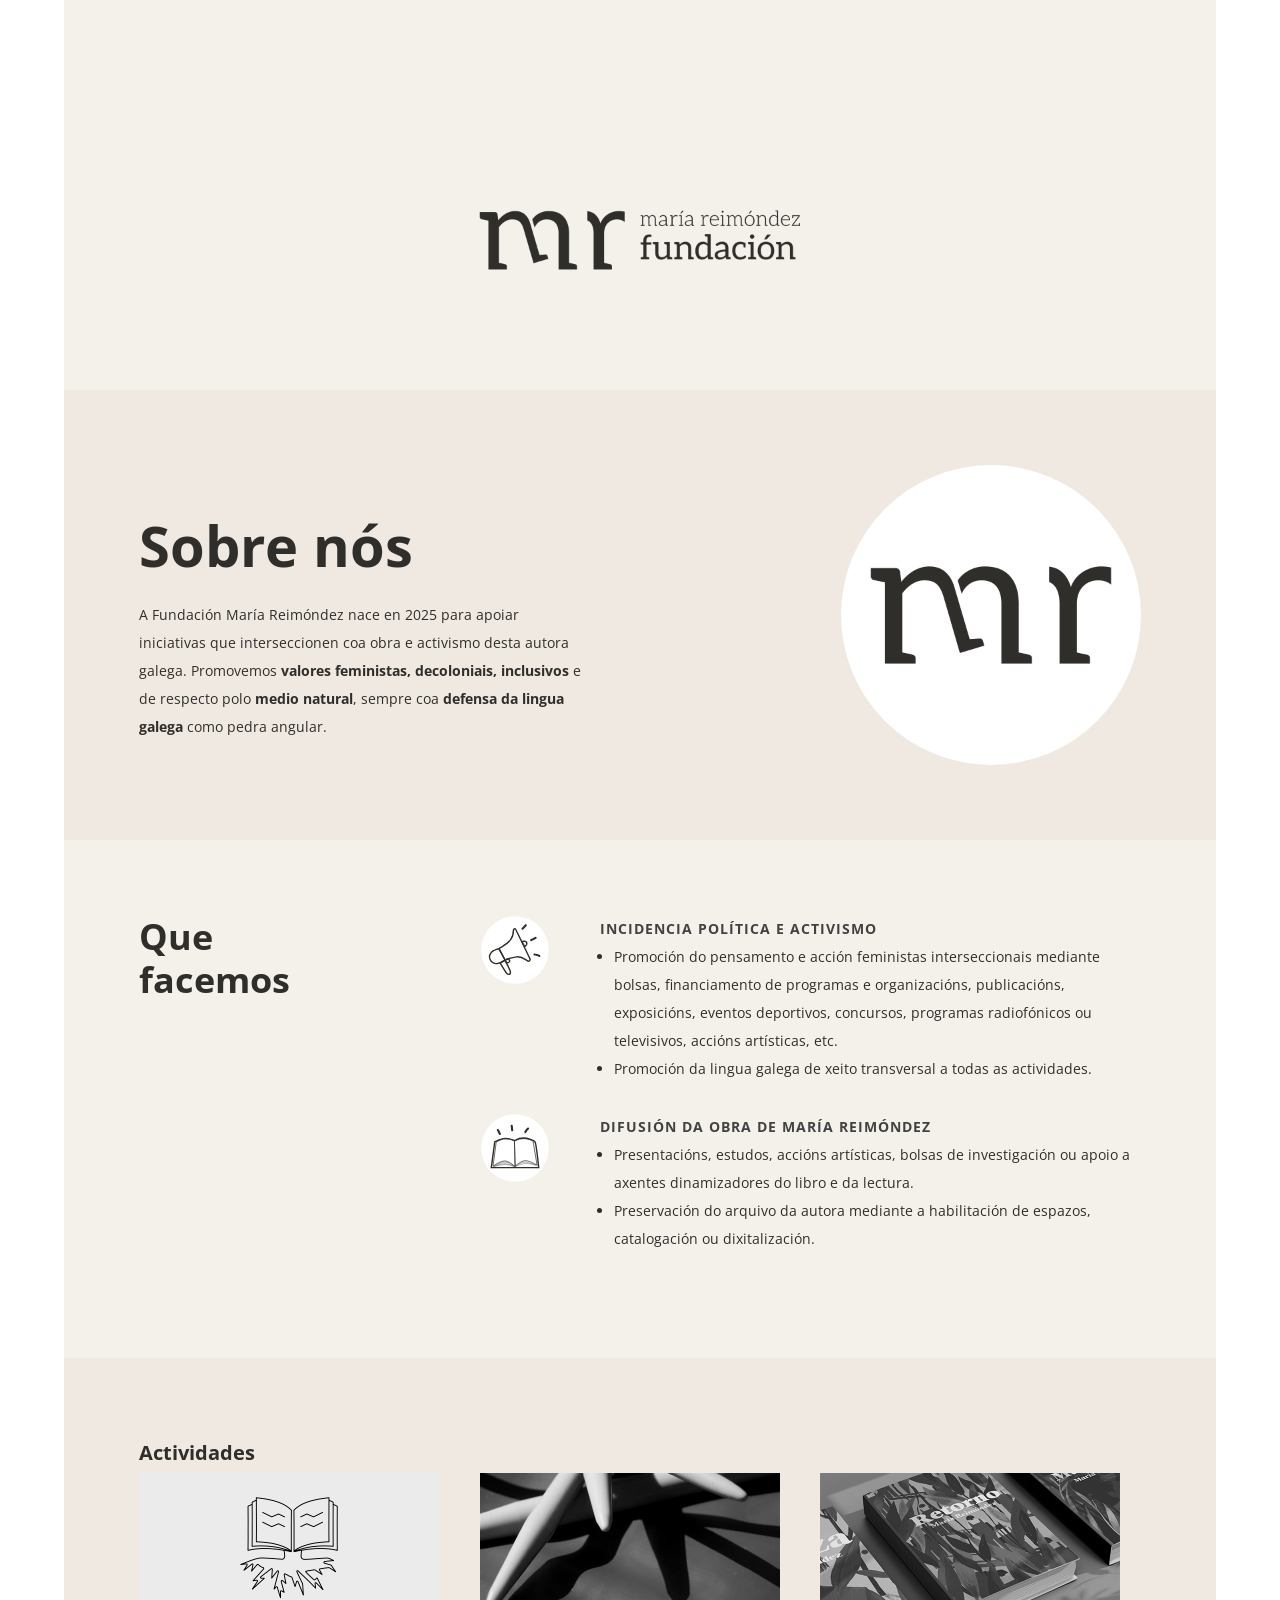
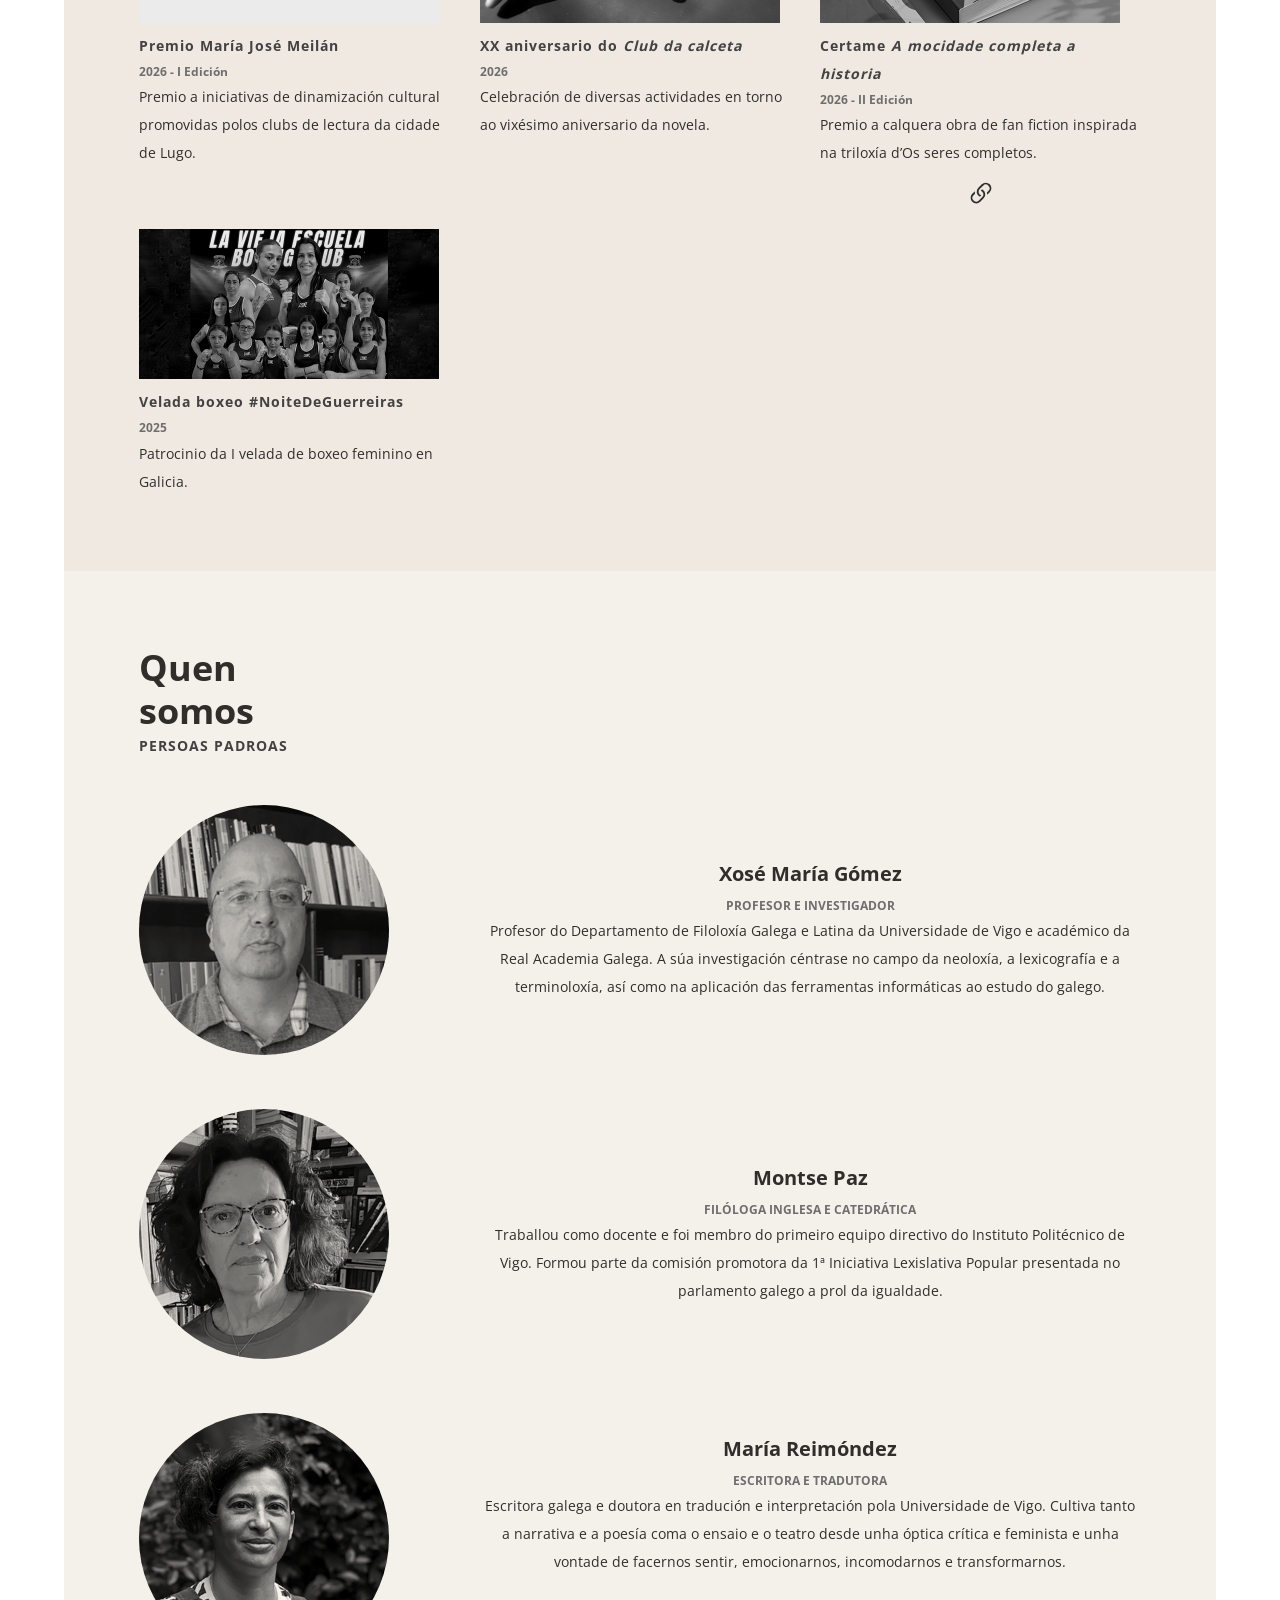
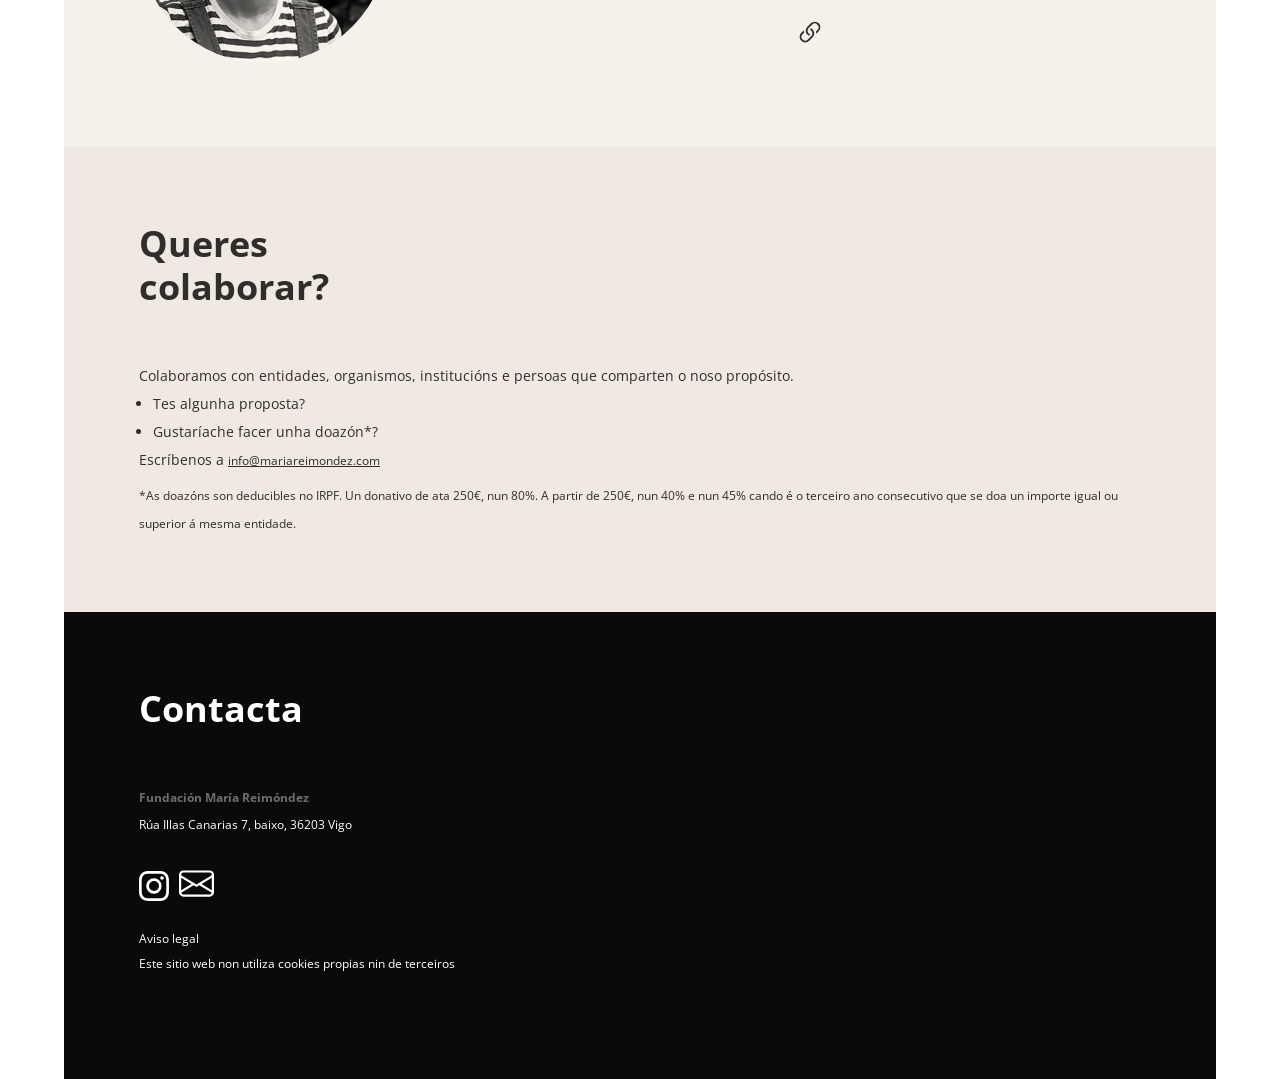
==== commit b5c0f6ec: "axustes" ====
--- a/index.html
+++ b/index.html
@@ -8,8 +8,8 @@
 
   <!--Favicon-->
   <link rel="icon" href="img/FundacionMariaReimondez_favicon-light.svg" type="image/svg+xml">
-  <link rel="icon" href="/img/FundacionMariaReimondez_favicon-light.svg" media="(prefers-color-scheme: light)">
-  <link rel="icon" href="/img/FundacionMariaReimondez_favicon-dark.svg" media="(prefers-color-scheme: dark)">
+  <link rel="icon" href="img/FundacionMariaReimondez_favicon-light.svg" media="(prefers-color-scheme: light)">
+  <link rel="icon" href="img/FundacionMariaReimondez_favicon-dark.svg" media="(prefers-color-scheme: dark)">
 
 
 </head>
@@ -219,7 +219,7 @@
     <div class="persoas">
       <div class="somosESQ">
         <img src="img/MontsePaz_250.jpg" srcset="img/MontsePaz_250.jpg 250w,
-       img/MontsePaz_500.jpg 500w
+       img/MontsePaz_500.jpg 500w,
        img/MontsePaz_750.jpg 750w" height="250" width="250" class="persoa-padroa" alt="Montse Paz" />
       </div>
 
@@ -280,7 +280,7 @@
     </ul>
     <p>Escríbenos a <a href="mailto:info@mariareimondez.com">info@mariareimondez.com</a></p>
 
-    <p style="margin-top: 0.5em"><small>*As doazóns son deducibles no IRPF. Ata 250€, nun 80%. A partir de 250, nun 40%
+    <p style="margin-top: 0.5em"><small>*As doazóns son deducibles no IRPF. Un donativo de ata 250€, nun 80%. A partir de 250€, nun 40%
         e nun 45% cando é o terceiro ano consecutivo que se doa un importe igual ou superior á mesma entidade.</small>
     </p>
 
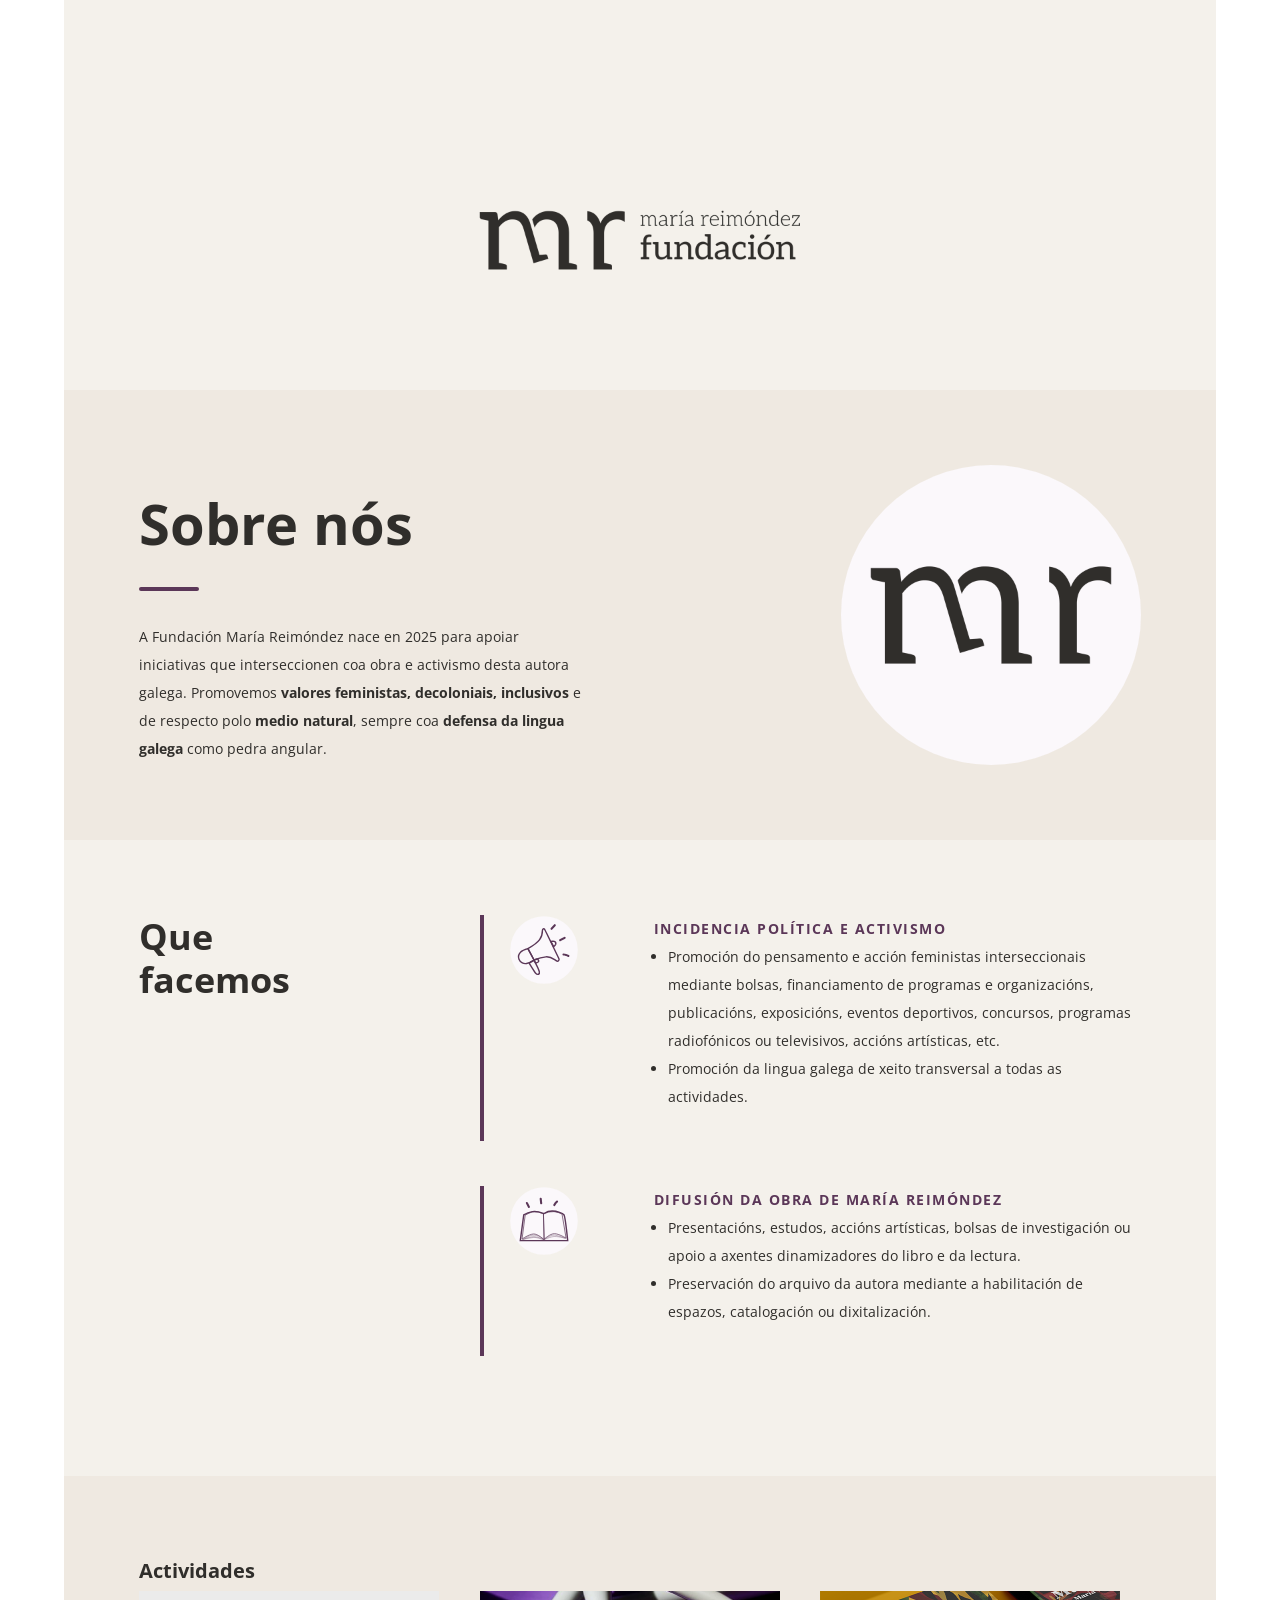
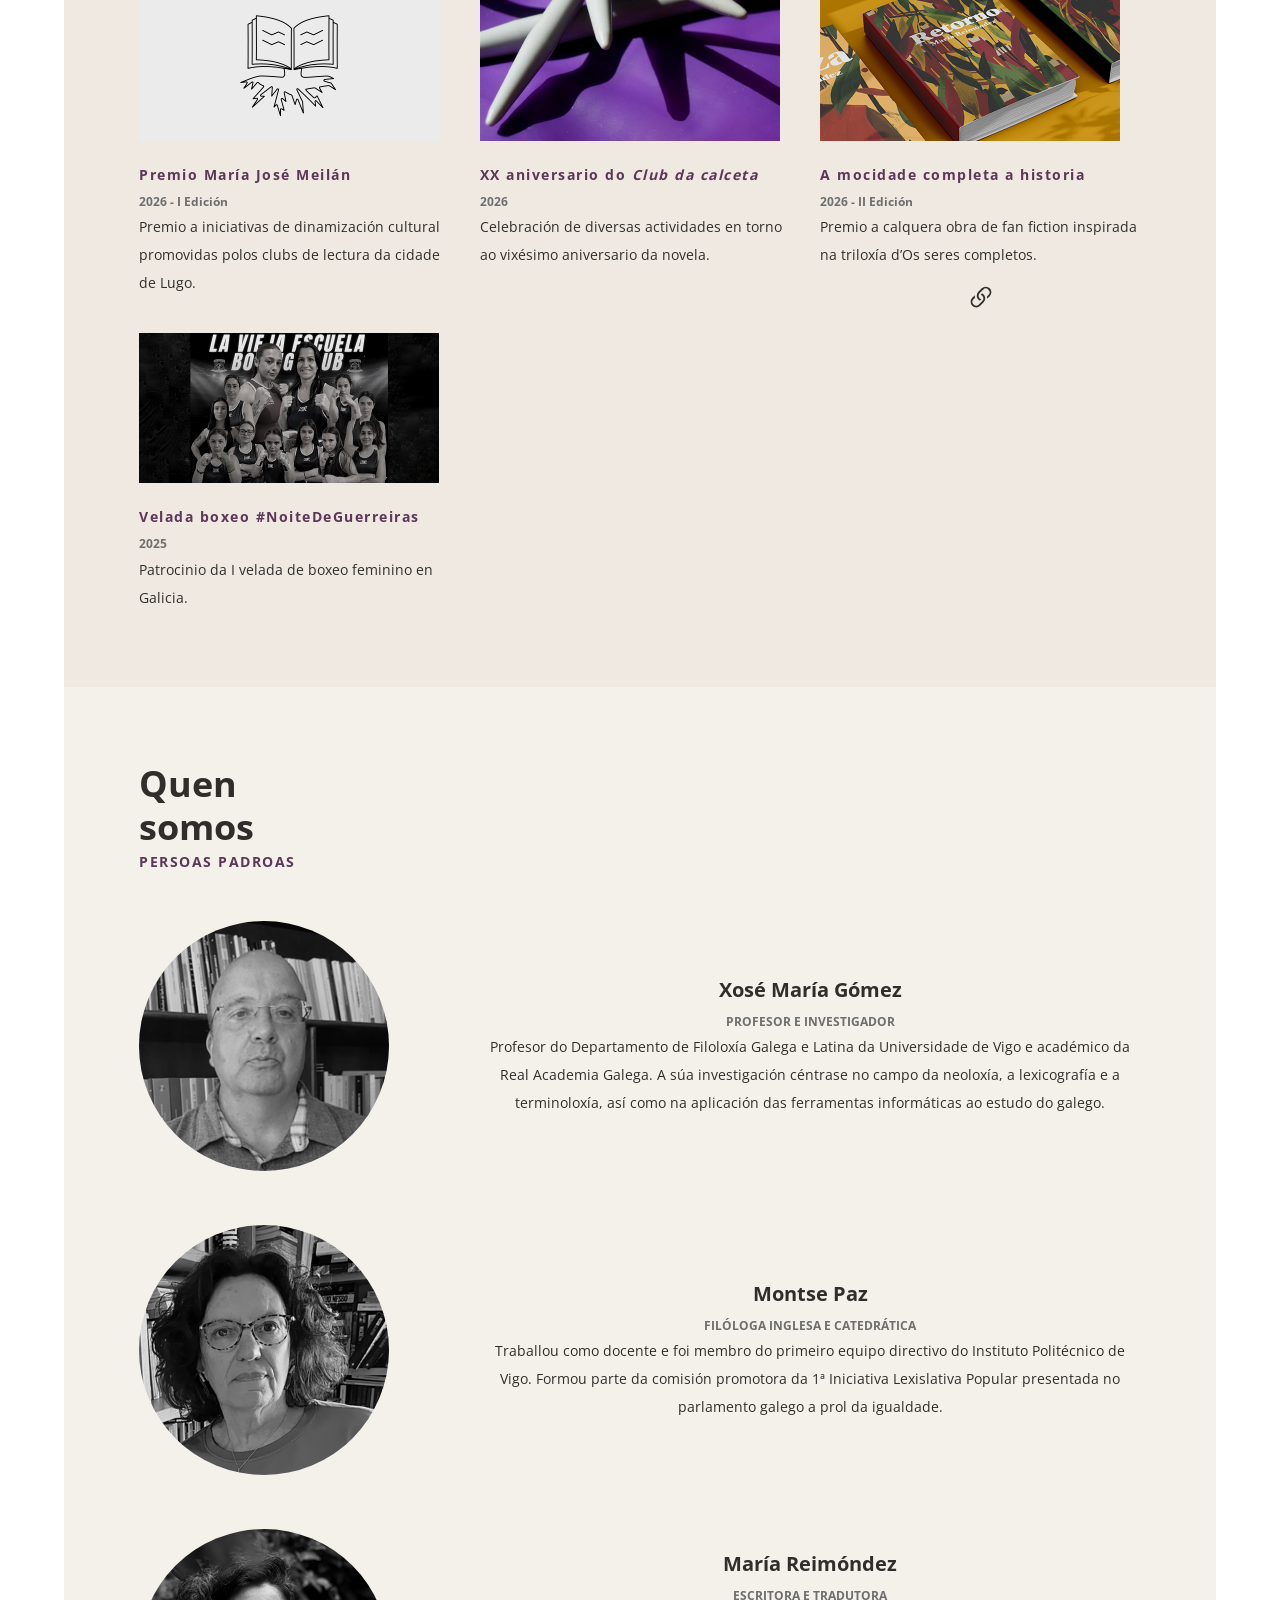
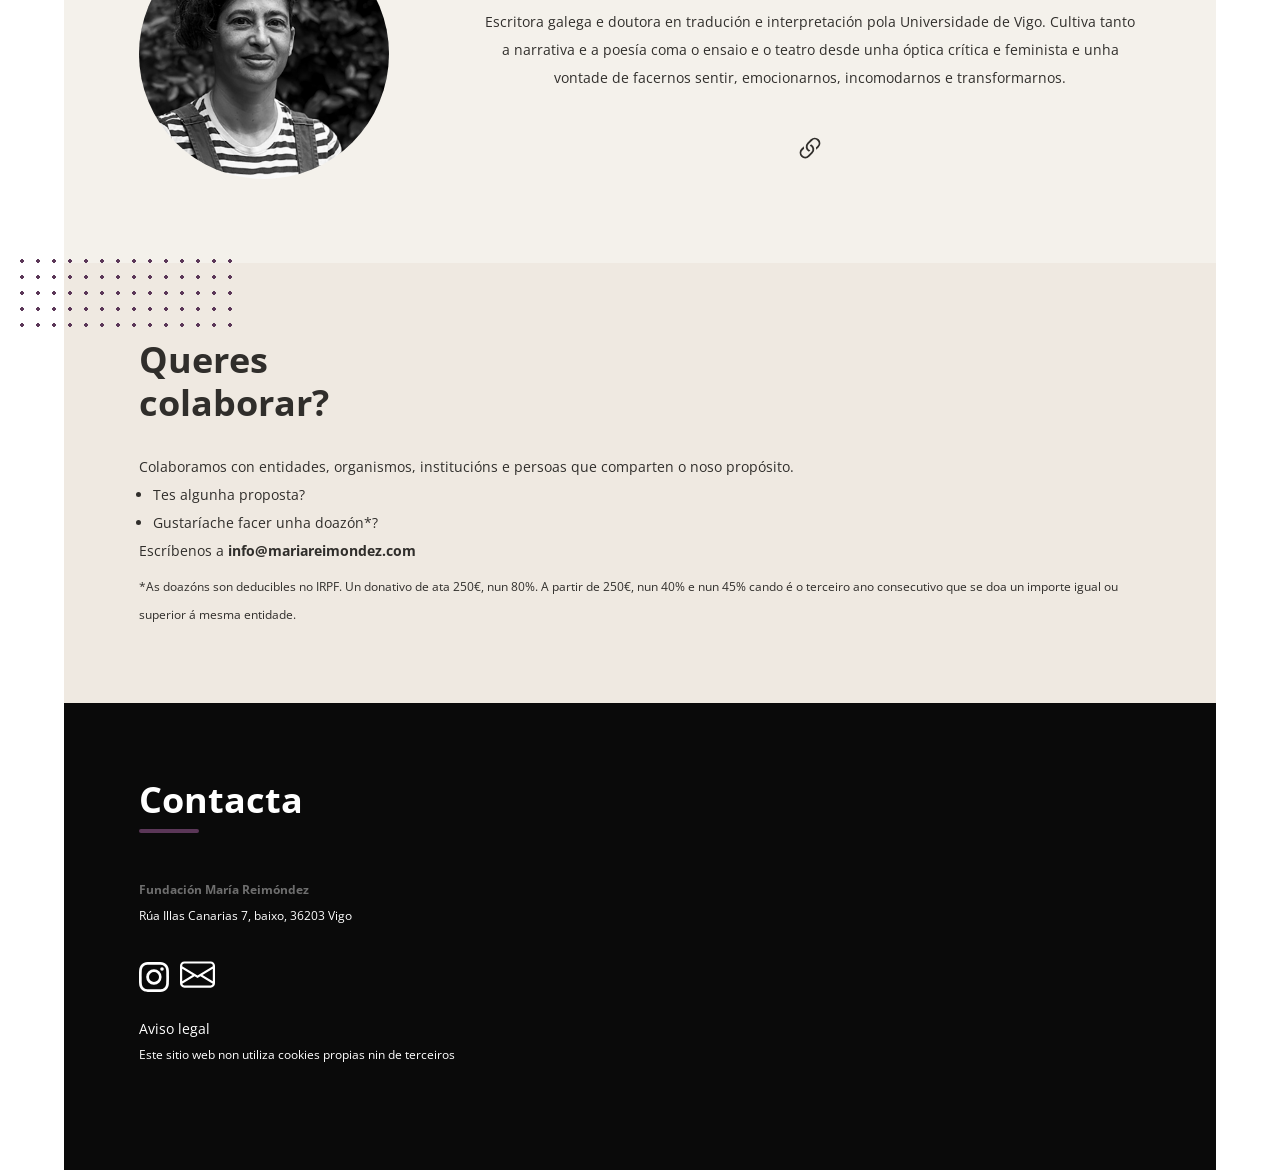
==== commit ff7976ac: "Toques de cor" ====
--- a/index.html
+++ b/index.html
@@ -146,7 +146,7 @@
           " sizes="(max-width: 600px) 100vw,
                   (max-width: 900px) 50vw,
                   400px" class="foto-actividade" alt="Portada do libro Retorno" />
-        <h4>Certame <i>A mocidade completa a historia</i></h4>
+        <h4>A mocidade completa a historia</h4>
         <h5>2026 - II Edición</h5>
         <p>
           Premio a calquera obra de fan fiction inspirada na triloxía d’Os seres
@@ -203,6 +203,7 @@
         img/XoseMGomez_500.jpg 500w,
         img/XoseMGomez_750.jpg 750w" height="250" width="250" class="persoa-padroa" alt="Xosé María Gómez" />
       </div>
+     
 
       <div class="somosDTA">
         <h3>Xosé María Gómez</h3>
@@ -218,10 +219,12 @@
 
     <div class="persoas">
       <div class="somosESQ">
+       
         <img src="img/MontsePaz_250.jpg" srcset="img/MontsePaz_250.jpg 250w,
        img/MontsePaz_500.jpg 500w,
        img/MontsePaz_750.jpg 750w" height="250" width="250" class="persoa-padroa" alt="Montse Paz" />
-      </div>
+       </div>
+    
 
       <div class="somosDTA">
         <h3>Montse Paz</h3>
@@ -237,10 +240,12 @@
 
     <div class="persoas">
       <div class="somosESQ">
+       
         <img src="img/MariaReimondez_250.jpg" srcset="img/MariaReimondez_250.jpg 250w,
         img/MariaReimondez_500.jpg 500w,
         img/MariaReimondez_750.jpg 750w" height="250" width="250" class="persoa-padroa" alt="María Reimóndez" />
       </div>
+      
 
       <div class="somosDTA">
         <h3>María Reimóndez</h3>
@@ -264,12 +269,18 @@
       </div>
     </div>
   </section>
-
+ <div class="contenedor-puntos">
+  <div class="patron-puntos"></div>
+</div>
+
+
+    
   <!--Colabora-->
   <section class="colabora">
-    <h2>Queres</h2>
+    <h2 class="deco">Queres</h2>
     <h2>colaborar?</h2>
-    <h2 class="titulos-aviso-legal "></h2>
+  <h2 style="height: 0.8em;"> </h2>
+    
 
     <p>
       Colaboramos con entidades, organismos, institucións e persoas que
@@ -311,8 +322,8 @@
             d="M0 4a2 2 0 0 1 2-2h12a2 2 0 0 1 2 2v8a2 2 0 0 1-2 2H2a2 2 0 0 1-2-2zm2-1a1 1 0 0 0-1 1v.217l7 4.2 7-4.2V4a1 1 0 0 0-1-1zm13 2.383-4.708 2.825L15 11.105zm-.034 6.876-5.64-3.471L8 9.583l-1.326-.795-5.64 3.47A1 1 0 0 0 2 13h12a1 1 0 0 0 .966-.741M1 11.105l4.708-2.897L1 5.383z" />
         </svg></a>
     </div>
-    <p class="titulos-aviso-legal "></p>
-    <p><a href="avisolegal.html" target="_self" style="color: white; text-decoration: none;">Aviso legal</a></p>
+    <p class="titulos-aviso-legal"></p>
+    <p><a href="avisolegal.html" target="_self">Aviso legal</a></p>
     <p style="font-size: 12px;"> Este sitio web non utiliza cookies propias nin de terceiros </p>
     <br />
   </footer>
--- a/estilos.css
+++ b/estilos.css
@@ -1,3 +1,18 @@
+:root {
+  --color-texto: #302e2b;
+  --color-fondo-1: #f4f1eb;
+  --color-fondo-2: #efe9e1;
+
+  /* Nuevo color institucional */
+  --color-acento: #5b3758;
+
+  /* Hover */
+  --color-acento-claro: #7a5074;
+
+  /* Muy sutil */
+  --color-acento-fondo: #f7f3f8;
+}
+
 * {
   margin: 0;
   padding: 0;
@@ -20,10 +35,11 @@
 
 /*Estilos para as ligazóns*/
 a {
-  outline: none;
-  text-decoration: underline;
   color: #302e2b;
-  font-size: 12px;
+}
+
+a:hover {
+  color: var(--color-acento);
 }
 
 body {
@@ -38,6 +54,7 @@
   font-size: clamp(32px, 6vw, 56px); /*56px*/
   line-height: 2;
 }
+
 h2 {
   font-size: clamp(24px, 5vw, 36px); /*36px*/
   line-height: 1.2;
@@ -54,8 +71,8 @@
 }
 
 h4 {
-  letter-spacing: 1px;
-  color: #424242;
+  letter-spacing: 1.5px;
+  color: var(--color-acento);
 }
 
 h5 {
@@ -98,12 +115,38 @@
   margin: 0 auto;
 }
 
+.about h1 {
+  position: relative;
+
+  display: inline-block;
+
+  margin-bottom: 0.8em;
+}
+
+.about h1::after {
+  content: "";
+
+  position: absolute;
+
+  left: 0;
+
+  bottom: -12px;
+
+  width: 60px;
+
+  height: 4px;
+
+  border-radius: 10px;
+
+  background: var(--color-acento);
+}
+
 .aboutTXT {
   width: 45%;
 }
 
 .logo-about {
-  background-color: white;
+  background: #fbf8fb;
   border-radius: 50%;
   width: 100%;
   height: auto;
@@ -136,6 +179,14 @@
 .facemosBLOQUE {
   display: flex;
   flex-direction: row;
+
+  gap: 25px;
+
+  padding-left: 25px;
+
+  border-left: 4px solid var(--color-acento);
+
+  margin-bottom: 45px;
 }
 
 .facemosTXT {
@@ -155,6 +206,15 @@
   margin: 0 auto;
 }
 
+.actividades h4 {
+  margin-top: 15px;
+  line-height: normal;
+}
+
+.actividades h5 {
+  margin-top: 6px;
+}
+
 .gridActividades {
   display: grid;
   gap: 20px;
@@ -174,12 +234,13 @@
 
   object-fit: cover;
 
-  filter: grayscale(100%) contrast(105%) brightness(92%);
+  filter: contrast(105%) brightness(92%);
 
   transition: all 0.4s ease;
 }
 
-.foto-actividade:hover {
+.foto-actividade:hover,
+.RRSS svg:hover {
   filter: grayscale(0%) contrast(100%);
 
   transform: scale(1.05);
@@ -192,6 +253,7 @@
   max-width: 1200px;
   margin: 0 auto;
   background-color: #f4f1eb;
+  position: relative;
 }
 
 .persoas {
@@ -208,15 +270,18 @@
 .persoa-padroa {
   height: 250px;
   object-fit: cover;
+
   border-radius: 50%;
 
-  filter: brightness(95%) sepia(10%);
+  filter: contrast(102%) brightness(98%) saturate(0.92);
 
   transition: all 0.4s ease;
 }
 
 .persoa-padroa:hover {
-  filter: brightness(100%) sepia(20%);
+  filter: brightness(100%);
+
+  box-shadow: 0 0 0 4px #5b3758;
 
   transform: scale(1.05);
 }
@@ -231,6 +296,27 @@
 
 .somosDTA > p {
   padding-bottom: 1em;
+}
+
+/*Patrón puntos*/
+.contenedor-puntos {
+  position: relative;
+  width: 90%;
+  max-width: 1200px;
+  margin: 0 auto;
+  height: 0; /* No afecta el flujo ni márgenes */
+}
+
+.patron-puntos {
+  position: absolute;
+  top: -10px; /* Axustar para subir ou baixar sobre o borde borde */
+  left: -50px;
+  width: 20%;
+  height: 80px; /* Altura de la zona con puntos */
+  background-image: radial-gradient(#5b3758 2px, transparent 1.5px);
+  background-size: 16px 16px; /* Separación entre puntos */
+  pointer-events: none; /* Permite hacer clic a través del patrón */
+  z-index: 10;
 }
 
 /*Estilos para Colabora*/
@@ -243,16 +329,24 @@
   width: 90%;
   max-width: 1200px;
   margin: 0 auto;
-}
-
-.linea-punteada {
-  padding-top: 1em;
-  height: 10px;
-  width: 100%;
-
-  background-image: radial-gradient(circle, #302e2b 2px, transparent 2px);
-  background-size: 10px 2px;
-  background-repeat: repeat-x;
+  position: relative;
+}
+
+.colabora a {
+  font-weight: 700;
+
+  text-decoration: none;
+
+  border-bottom: 3px dotted transparent;
+
+  padding-bottom: 2px;
+
+  transition: 0.25s;
+}
+
+.colabora a:hover {
+  color: var(--color-acento);
+  border-bottom-color: var(--color-acento);
 }
 
 /*Estilos para Pé de páxina*/
@@ -264,6 +358,33 @@
   max-width: 1200px;
   margin: 0 auto;
 }
+
+footer h2 {
+  position: relative;
+
+  display: inline-block;
+
+  margin-bottom: 0.8em;
+}
+
+footer h2::after {
+  content: "";
+
+  position: absolute;
+
+  left: 0;
+
+  bottom: -12px;
+
+  width: 60px;
+
+  height: 4px;
+
+  border-radius: 10px;
+
+  background: var(--color-acento);
+}
+
 .RRSS {
   justify-content: center;
   align-items: center;
@@ -271,6 +392,23 @@
 
 .RRSS a {
   padding-right: 0.5em;
+}
+
+footer a {
+  color: white;
+
+  text-decoration: none;
+
+  border-bottom: 3px dotted transparent;
+
+  padding-bottom: 2px;
+
+  transition: 0.25s;
+}
+
+footer a:hover {
+  color: white;
+  border-bottom-color: white;
 }
 
 /*Media queries*/
@@ -299,6 +437,11 @@
     text-align: center;
   }
 
+  .about h1::after {
+    left: 50%;
+    transform: translateX(-50%);
+  }
+
   .gridActividades {
     grid-template-columns: 1fr 1fr;
     grid-template-areas:
@@ -359,4 +502,9 @@
   footer {
     text-align: center;
   }
-}
+
+  footer h2::after {
+    left: 50%;
+    transform: translateX(-50%);
+  }
+}
